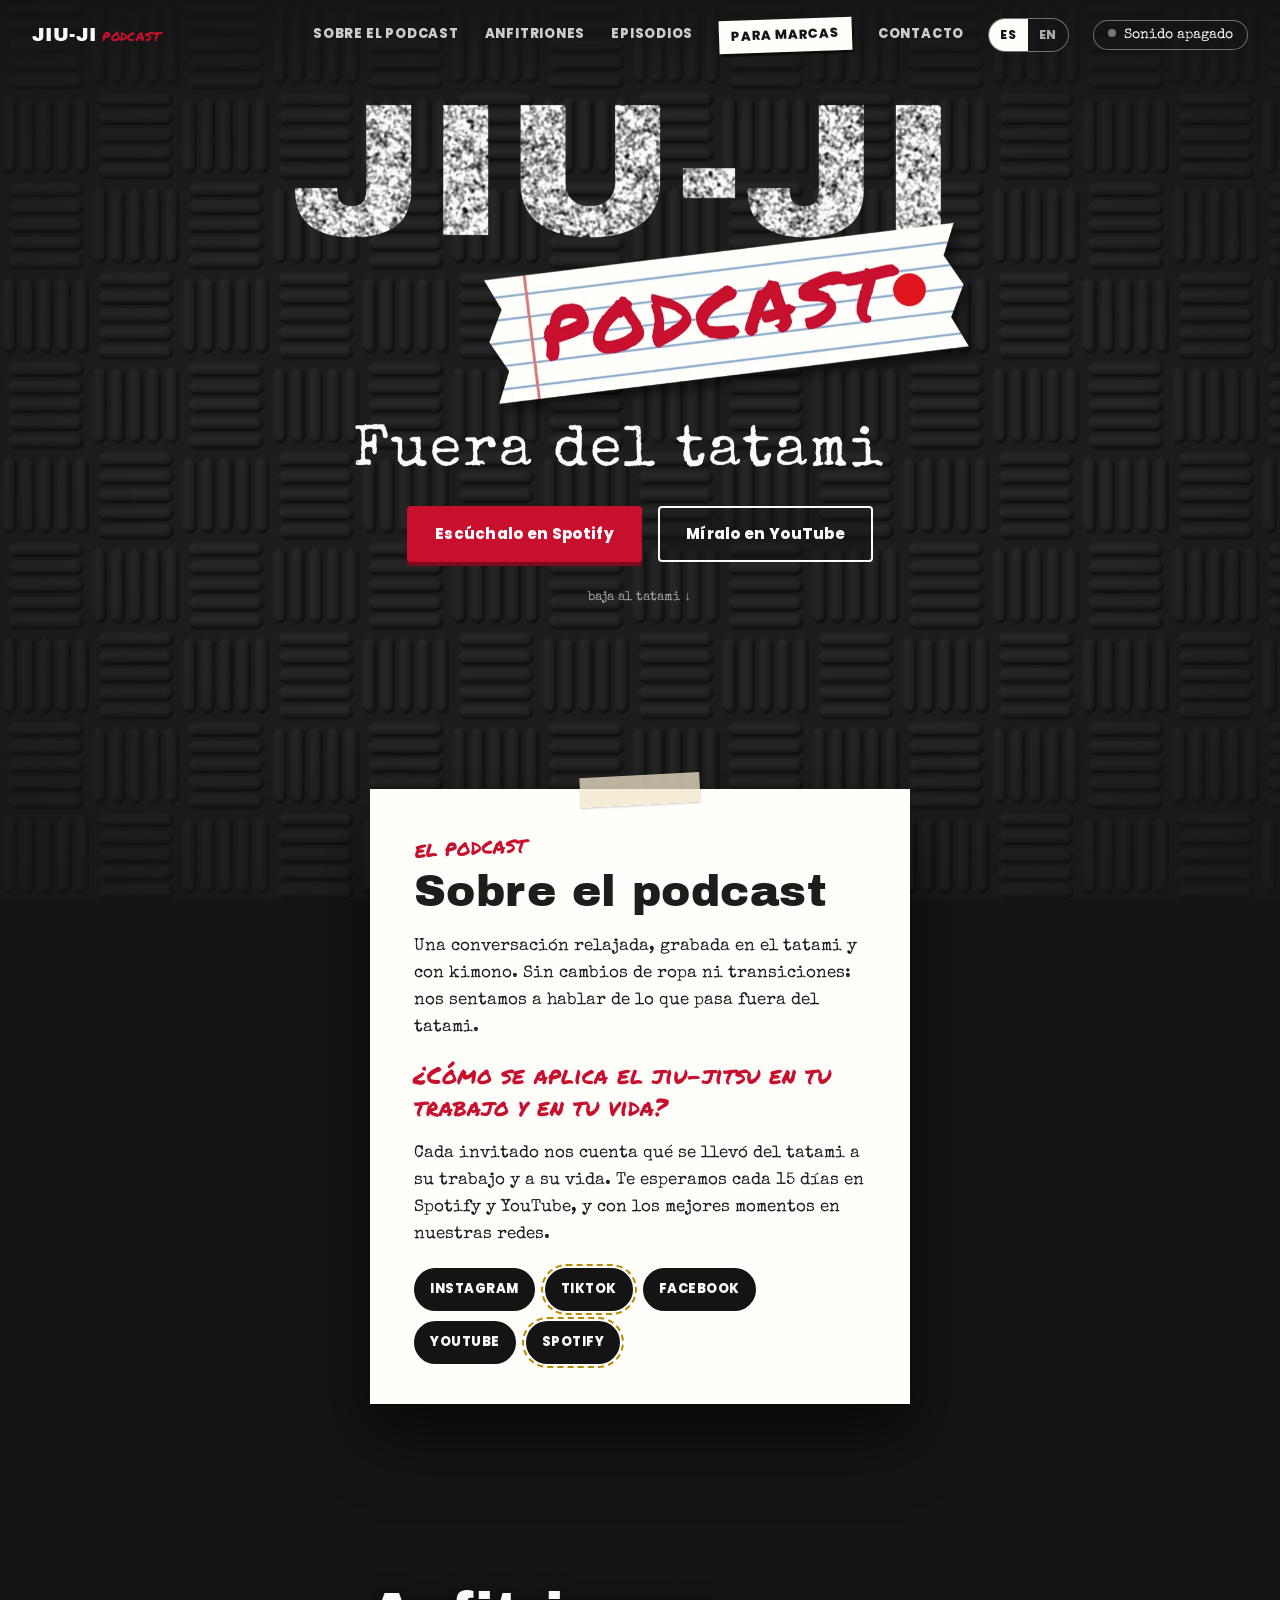
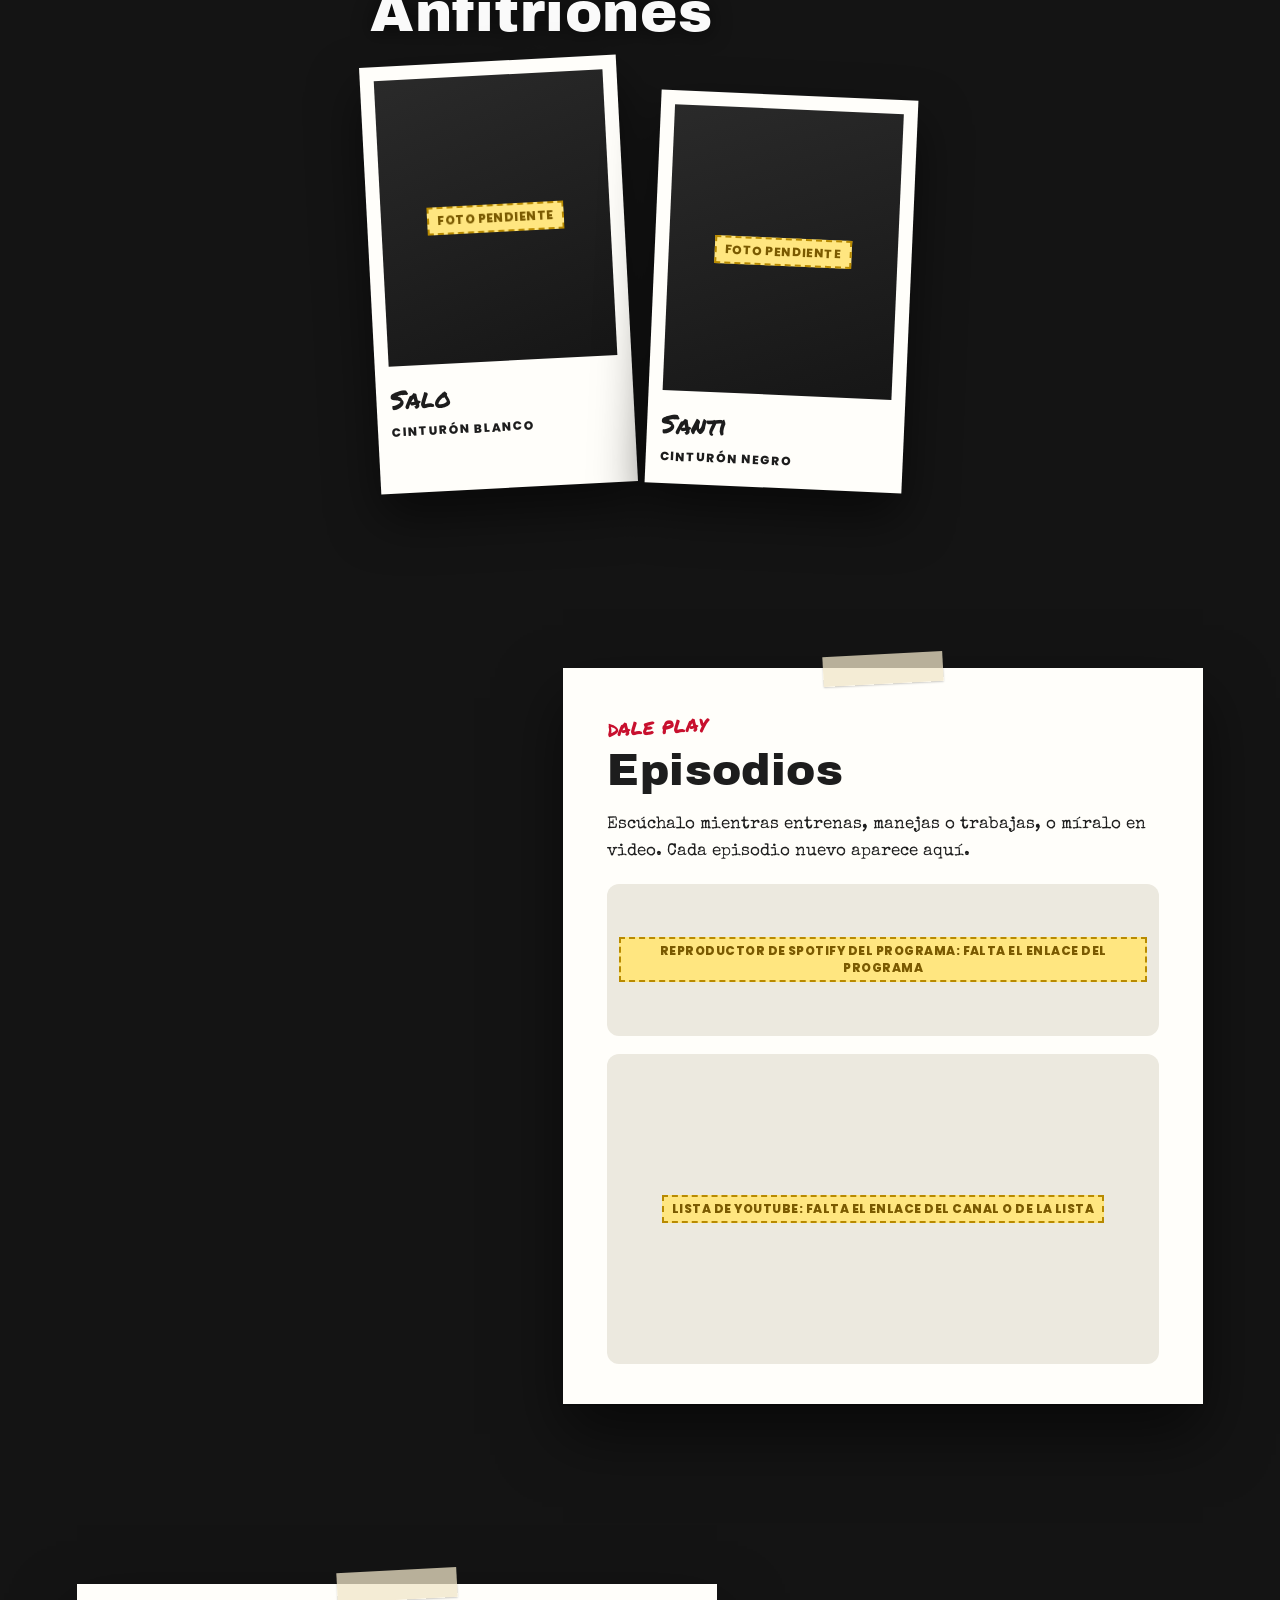
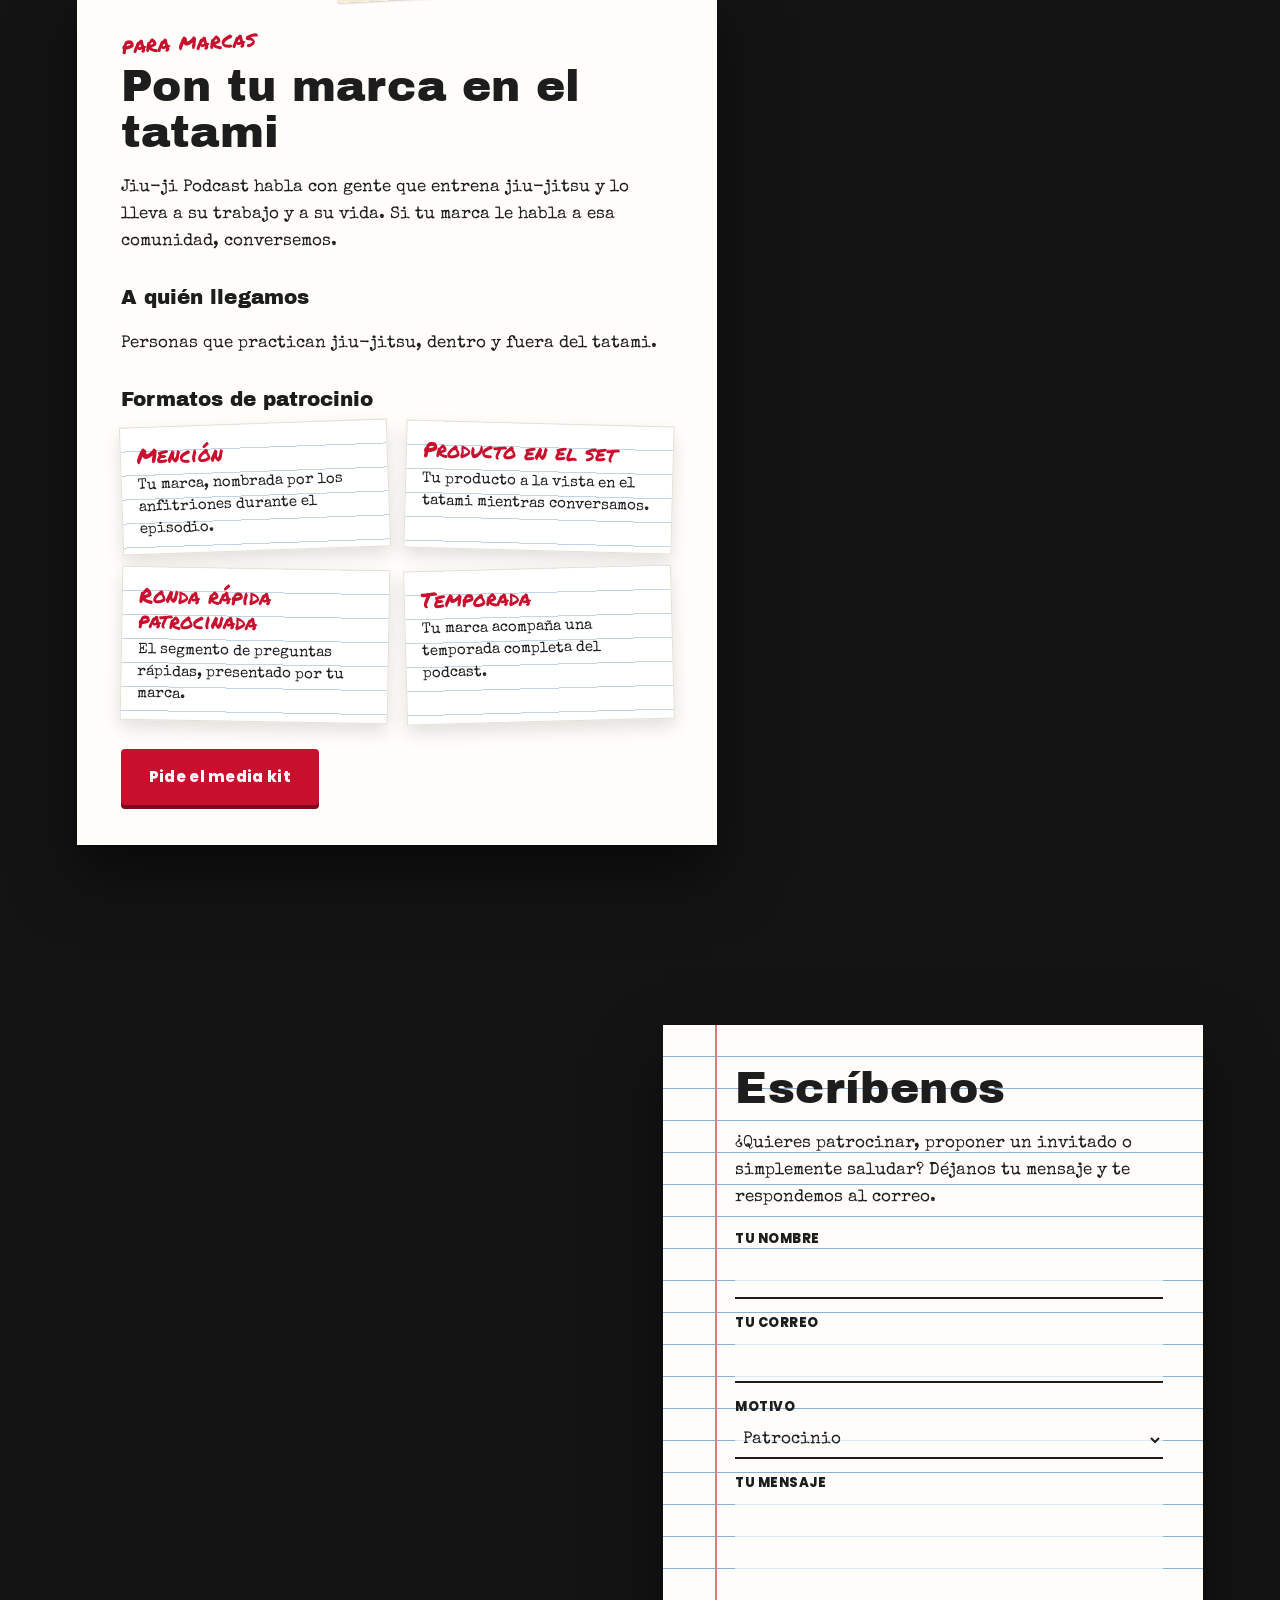
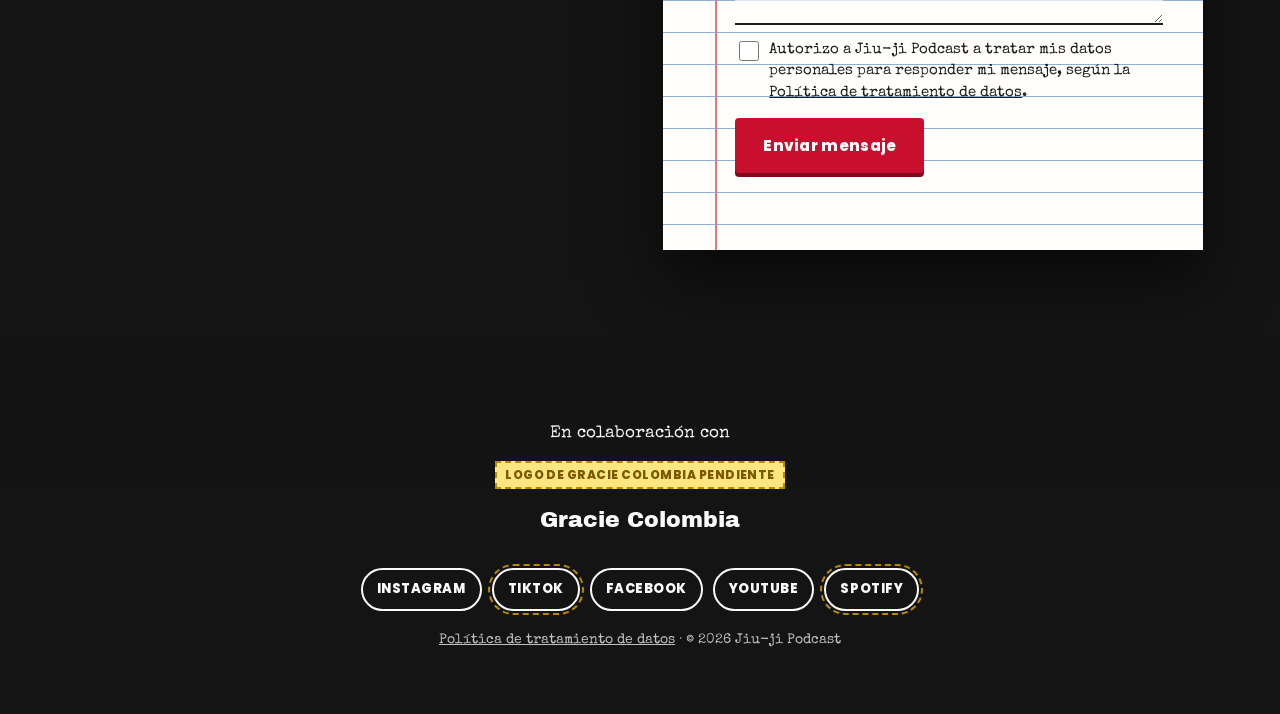
==== index.html @ 3a86d2e0 "Primera versión del sitio de Jiu-ji Podcast Recorrido 3D por el tatami, selector ES / EN, formulario" ====
<!doctype html>
<html lang="es">
<head>
<meta charset="utf-8">
<meta name="viewport" content="width=device-width, initial-scale=1, viewport-fit=cover">
<title>Jiu-ji Podcast · Fuera del tatami</title>
<meta name="description" content="Jiu-ji Podcast: conversaciones grabadas en el tatami, con kimono, sobre cómo el jiu-jitsu se aplica en tu trabajo y en tu vida. En colaboración con Gracie Colombia.">
<meta name="theme-color" content="#141414">
<link rel="canonical" href="https://jiujipodcast.com/">
<link rel="icon" type="image/png" sizes="32x32" href="favicon-32.png">
<link rel="apple-touch-icon" href="apple-touch-icon.png">
<link rel="manifest" href="site.webmanifest">
<meta property="og:type" content="website">
<meta property="og:site_name" content="Jiu-ji Podcast">
<meta property="og:title" content="Jiu-ji Podcast · Fuera del tatami">
<meta property="og:description" content="Conversaciones grabadas en el tatami, con kimono, sobre cómo el jiu-jitsu se aplica en tu trabajo y en tu vida. En colaboración con Gracie Colombia.">
<meta property="og:url" content="https://jiujipodcast.com/">
<meta property="og:image" content="https://jiujipodcast.com/img/compartir.jpg">
<meta property="og:image:width" content="1200">
<meta property="og:image:height" content="630">
<meta property="og:image:alt" content="Logo de Jiu-ji Podcast: JIU-JI en tiza, sticker PODCAST y el eslogan Fuera del tatami">
<meta property="og:locale" content="es_CO">
<meta property="og:locale:alternate" content="en_US">
<meta name="twitter:card" content="summary_large_image">
<meta name="twitter:title" content="Jiu-ji Podcast · Fuera del tatami">
<meta name="twitter:description" content="Conversaciones grabadas en el tatami sobre cómo el jiu-jitsu se aplica en tu trabajo y en tu vida.">
<meta name="twitter:image" content="https://jiujipodcast.com/img/compartir.jpg">
<script type="application/ld+json">{"@context": "https://schema.org", "@type": "PodcastSeries", "name": "Jiu-ji Podcast", "alternateName": "Fuera del tatami", "url": "https://jiujipodcast.com/", "description": "Conversaciones grabadas en el tatami, con kimono, sobre cómo el jiu-jitsu se aplica en el trabajo y en la vida. En colaboración con Gracie Colombia.", "inLanguage": "es", "image": "https://jiujipodcast.com/img/compartir.jpg", "email": "jiujipodcast@gmail.com", "sameAs": ["https://www.instagram.com/jiujipodcast/", "https://www.youtube.com/@jiu-jipodcast", "https://www.facebook.com/profile.php?id=61596651851798"]}</script>
<link rel="preload" href="fuentes/archivo-black.woff2" as="font" type="font/woff2" crossorigin>
<link rel="preload" href="fuentes/special-elite.woff2" as="font" type="font/woff2" crossorigin>
<link rel="stylesheet" href="css/estilos.css">
<script type="importmap">{ "imports": { "three": "./js/vendor/three.module.min.js" } }</script>
<!-- La precarga va después del mapa de módulos: antes, el 3D a veces no encontraba Three.js -->
<link rel="modulepreload" href="js/vendor/three.module.min.js">
<link rel="modulepreload" href="js/escena.js">
<script type="module" src="js/sitio.js"></script>
</head>
<body>
<a class="saltar" href="#sobre">Saltar al contenido</a>

<canvas id="escena" aria-hidden="true"></canvas>
<div class="vineta" aria-hidden="true"></div>
<canvas id="polvo" aria-hidden="true"></canvas>

<header class="barra">
  <a class="marca" href="#inicio" aria-label="Jiu-ji Podcast, ir al inicio">JIU-JI<span>podcast</span></a>
  <button class="menu-btn" type="button" aria-expanded="false" aria-controls="menu"><span class="menu-raya" aria-hidden="true"></span><span class="txt">Menú</span></button>
  <nav id="menu" aria-label="Principal">
    <ul>
      <li><a href="#sobre">Sobre el podcast</a></li>
      <li><a href="#anfitriones">Anfitriones</a></li>
      <li><a href="#episodios">Episodios</a></li>
      <li><a class="destacado" href="#marcas">Para marcas</a></li>
      <li><a href="#contacto">Contacto</a></li>
    </ul>
  </nav>
  <div class="idioma" role="group" aria-label="Idioma / Language">
    <button type="button" data-lang="es" aria-pressed="true" lang="es" title="Español">ES</button>
    <button type="button" data-lang="en" aria-pressed="false" lang="en" title="English">EN</button>
  </div>
  <button class="sonido" type="button" aria-pressed="false"><i aria-hidden="true"></i><span>Sonido apagado</span></button>
</header>

<main>
  <!-- 0 · INICIO -->
  <section id="inicio" class="estacion inicio" aria-labelledby="titulo-inicio">
    <h1 id="titulo-inicio"><picture><source data-srcset="img/logo-fondo-oscuro.webp" type="image/webp"><img class="logo-plano" data-src="img/logo-fondo-oscuro.png" width="1200" height="654" alt="Jiu-ji Podcast. Fuera del tatami" decoding="async"></picture><noscript><img class="logo-sin-js" src="img/logo-fondo-oscuro.png" width="1200" height="654" alt="Jiu-ji Podcast. Fuera del tatami"></noscript></h1>
    <div class="acciones">
      <a class="btn rojo" href="#episodios" data-pendiente="Enlace de Spotify">Escúchalo en Spotify</a>
      <a class="btn borde" href="https://www.youtube.com/@jiu-jipodcast" rel="noopener" target="_blank">Míralo en YouTube</a>
    </div>
    <p class="bajar" aria-hidden="true">baja al tatami ↓</p>
  </section>

  <!-- 1 · SOBRE EL PODCAST -->
  <section id="sobre" class="estacion" data-lado="centro" aria-labelledby="titulo-sobre">
    <div class="panel hoja">
      <p class="nota">el podcast</p>
      <h2 id="titulo-sobre">Sobre el podcast</h2>
      <p>Una conversación relajada, grabada en el tatami y con kimono. Sin cambios de ropa ni transiciones: nos sentamos a hablar de lo que pasa fuera del tatami.</p>
      <p class="pregunta">¿Cómo se aplica el jiu-jitsu en tu trabajo y en tu vida?</p>
      <p>Cada invitado nos cuenta qué se llevó del tatami a su trabajo y a su vida. Te esperamos cada 15 días en Spotify y YouTube, y con los mejores momentos en nuestras redes.</p>
      <ul class="redes-botones" aria-label="Nuestras redes">
        <li><a class="red" href="https://www.instagram.com/jiujipodcast/" rel="noopener" target="_blank">Instagram</a></li>
        <li><a class="red pendiente-enlace" href="#" data-pendiente="Enlace de TikTok">TikTok</a></li>
        <li><a class="red" href="https://www.facebook.com/profile.php?id=61596651851798" rel="noopener" target="_blank">Facebook</a></li>
        <li><a class="red" href="https://www.youtube.com/@jiu-jipodcast" rel="noopener" target="_blank">YouTube</a></li>
        <li><a class="red pendiente-enlace" href="#" data-pendiente="Enlace de Spotify">Spotify</a></li>
      </ul>
    </div>
  </section>

  <!-- 2 · ANFITRIONES -->
  <section id="anfitriones" class="estacion" data-lado="centro" aria-labelledby="titulo-anfitriones">
    <div class="panel">
      <h2 id="titulo-anfitriones" class="titulo-tiza">Anfitriones</h2>
      <div class="polaroids">
        <article class="polaroid sticker">
          <div class="foto"><img src="img/anfitriones/salo.jpg" alt="Salo en el tatami" loading="lazy" onerror="this.remove()"><span class="pendiente">Foto pendiente</span></div>
          <h3>Salo</h3>
          <p class="cinturon">Cinturón blanco</p>
        </article>
        <article class="polaroid sticker">
          <div class="foto"><img src="img/anfitriones/santi.jpg" alt="Santi en el tatami" loading="lazy" onerror="this.remove()"><span class="pendiente">Foto pendiente</span></div>
          <h3>Santi</h3>
          <p class="cinturon">Cinturón negro</p>
        </article>
      </div>
    </div>
  </section>

  <!-- 3 · EPISODIOS -->
  <section id="episodios" class="estacion" data-lado="der" aria-labelledby="titulo-episodios">
    <div class="panel hoja ancha">
      <p class="nota">dale play</p>
      <h2 id="titulo-episodios">Episodios</h2>
      <p>Escúchalo mientras entrenas, manejas o trabajas, o míralo en video. Cada episodio nuevo aparece aquí.</p>
      <div class="reproductor" data-tipo="spotify">
        <p class="pendiente">Reproductor de Spotify del programa: falta el enlace del programa</p>
      </div>
      <div class="reproductor video" data-tipo="youtube">
        <p class="pendiente">Lista de YouTube: falta el enlace del canal o de la lista</p>
      </div>
    </div>
  </section>

  <!-- 4 · PARA MARCAS -->
  <section id="marcas" class="estacion" data-lado="izq" aria-labelledby="titulo-marcas">
    <div class="panel hoja ancha">
      <p class="nota">para marcas</p>
      <h2 id="titulo-marcas">Pon tu marca en el tatami</h2>
      <p>Jiu-ji Podcast habla con gente que entrena jiu-jitsu y lo lleva a su trabajo y a su vida. Si tu marca le habla a esa comunidad, conversemos.</p>

      <h3>A quién llegamos</h3>
      <p>Personas que practican jiu-jitsu, dentro y fuera del tatami.</p>

      <h3>Formatos de patrocinio</h3>
      <ul class="formatos">
        <li class="sticker"><strong>Mención</strong><span>Tu marca, nombrada por los anfitriones durante el episodio.</span></li>
        <li class="sticker"><strong>Producto en el set</strong><span>Tu producto a la vista en el tatami mientras conversamos.</span></li>
        <li class="sticker"><strong>Ronda rápida patrocinada</strong><span>El segmento de preguntas rápidas, presentado por tu marca.</span></li>
        <li class="sticker"><strong>Temporada</strong><span>Tu marca acompaña una temporada completa del podcast.</span></li>
      </ul>
      <a class="btn rojo" href="#contacto" data-motivo="media-kit">Pide el media kit</a>
    </div>
  </section>

  <!-- 5 · CONTACTO -->
  <section id="contacto" class="estacion" data-lado="der" aria-labelledby="titulo-contacto">
    <div class="panel cuaderno">
      <h2 id="titulo-contacto">Escríbenos</h2>
      <p>¿Quieres patrocinar, proponer un invitado o simplemente saludar? Déjanos tu mensaje y te respondemos al correo.</p>
      <form class="formulario" id="formulario" action="https://api.web3forms.com/submit" method="POST" novalidate>
        <input type="hidden" name="access_key" value="ea741bac-db0f-40d9-9d38-931517409911">
        <input type="hidden" name="subject" value="Nuevo mensaje desde jiujipodcast.com">
        <input type="hidden" name="from_name" value="Sitio web Jiu-ji Podcast">
        <input type="checkbox" name="botcheck" class="trampa" tabindex="-1" autocomplete="off" aria-hidden="true">
        <div class="campo">
          <label for="f-nombre">Tu nombre</label>
          <input id="f-nombre" name="nombre" type="text" autocomplete="name" required>
        </div>
        <div class="campo">
          <label for="f-correo">Tu correo</label>
          <input id="f-correo" name="email" type="email" autocomplete="email" required>
        </div>
        <div class="campo">
          <label for="f-motivo">Motivo</label>
          <select id="f-motivo" name="motivo" required>
            <option value="patrocinio">Patrocinio</option>
            <option value="media-kit">Quiero el media kit</option>
            <option value="invitado">Proponer un invitado</option>
            <option value="alianza">Prensa o alianzas</option>
            <option value="otro">Otro</option>
          </select>
        </div>
        <div class="campo">
          <label for="f-mensaje">Tu mensaje</label>
          <textarea id="f-mensaje" name="mensaje" rows="4" required></textarea>
        </div>
        <div class="autoriza">
          <input id="f-autoriza" name="autorizacion" type="checkbox" value="Sí autorizo" required>
          <label for="f-autoriza">Autorizo a Jiu-ji Podcast a tratar mis datos personales para responder mi mensaje, según la <a href="politica-de-datos.html">Política de tratamiento de datos</a>.</label>
        </div>
        <button class="btn rojo" type="submit">Enviar mensaje</button>
        <p class="estado" role="status" aria-live="polite"></p>
      </form>
    </div>
  </section>
</main>

<footer class="pie">
  <div class="gracie">
    <p>En colaboración con</p>
    <span class="pendiente logo-gracie">Logo de Gracie Colombia pendiente</span>
    <p class="gracie-nombre">Gracie Colombia</p>
  </div>
  <ul class="redes-botones pie-redes" aria-label="Nuestras redes">
    <li><a class="red" href="https://www.instagram.com/jiujipodcast/" rel="noopener" target="_blank">Instagram</a></li>
    <li><a class="red pendiente-enlace" href="#" data-pendiente="Enlace de TikTok">TikTok</a></li>
    <li><a class="red" href="https://www.facebook.com/profile.php?id=61596651851798" rel="noopener" target="_blank">Facebook</a></li>
    <li><a class="red" href="https://www.youtube.com/@jiu-jipodcast" rel="noopener" target="_blank">YouTube</a></li>
    <li><a class="red pendiente-enlace" href="#" data-pendiente="Enlace de Spotify">Spotify</a></li>
  </ul>
  <p class="legal"><a href="politica-de-datos.html">Política de tratamiento de datos</a> · © 2026 Jiu-ji Podcast</p>
</footer>
</body>
</html>
---- css/estilos.css ----
/* Jiu-ji Podcast · estilos */
@font-face { font-family: "Archivo Black"; src: url("../fuentes/archivo-black.woff2") format("woff2"); font-display: swap; }
@font-face { font-family: "Permanent Marker"; src: url("../fuentes/permanent-marker.woff2") format("woff2"); font-display: swap; }
@font-face { font-family: "Special Elite"; src: url("../fuentes/special-elite.woff2") format("woff2"); font-display: swap; }
@font-face { font-family: "Poppins"; font-weight: 800; src: url("../fuentes/poppins-extrabold.woff2") format("woff2"); font-display: swap; }

:root {
  --negro: #141414; --blanco: #FAFAFA; --rojo: #C8102E; --rec: #E0141E;
  --papel: #FFFEFA; --renglon: #8FB0D3; --margen: #E07A7A; --contorno: #2A2A2A;
  --tinta: #1d1d1d;
  --titulo: "Archivo Black", "Arial Black", sans-serif;
  --marcador: "Permanent Marker", "Comic Sans MS", cursive;
  --maquina: "Special Elite", "Courier New", monospace;
  --boton: "Poppins", "Arial", sans-serif;
  --mx: 0; --my: 0;
}
* { box-sizing: border-box; }
html { background: var(--negro); scroll-behavior: smooth; }
body { margin: 0; background: var(--negro); color: var(--blanco); font-family: var(--maquina); font-size: 17px; line-height: 1.6; -webkit-font-smoothing: antialiased; }
img { max-width: 100%; height: auto; }
a { color: inherit; }
:focus-visible { outline: 3px solid var(--rec); outline-offset: 3px; }
.saltar { position: fixed; left: 16px; top: -60px; z-index: 50; background: var(--papel); color: var(--negro); padding: 10px 16px; font-family: var(--boton); font-weight: 800; }
.saltar:focus { top: 12px; }

/* Capas de la escena */
#escena { position: fixed; inset: 0; width: 100%; height: 100%; display: block; z-index: 0; }
#polvo { position: fixed; inset: 0; width: 100%; height: 100%; pointer-events: none; z-index: 30; }
.vineta { position: fixed; inset: 0; pointer-events: none; z-index: 1;
  background: radial-gradient(ellipse 80% 75% at 50% 50%, transparent 50%, rgba(20,20,20,.8) 100%), linear-gradient(rgba(20,20,20,.85), transparent 110px); }
main, .pie { position: relative; z-index: 2; }

/* Barra superior */
.barra { position: fixed; top: 0; left: 0; right: 0; z-index: 20; display: flex; align-items: center; gap: 24px; padding: 18px 32px; }
.barra { transition: background .3s ease; }
.barra.con-fondo { background: rgba(20,20,20,.88); backdrop-filter: blur(6px); -webkit-backdrop-filter: blur(6px); }
.marca { font-family: var(--titulo); font-size: 19px; text-decoration: none; letter-spacing: .02em; white-space: nowrap; }
.marca span { font-family: var(--marcador); color: var(--rojo); font-size: 15px; margin-left: 6px; }
#menu { margin-left: auto; }
#menu ul { list-style: none; display: flex; gap: 26px; margin: 0; padding: 0; align-items: center; }
#menu a { font-family: var(--boton); font-weight: 800; font-size: 13px; letter-spacing: .06em; text-transform: uppercase; text-decoration: none; opacity: .8; transition: opacity .2s; }
#menu a:hover, #menu a[aria-current="true"] { opacity: 1; }
#menu a[aria-current="true"]:not(.destacado) { box-shadow: 0 2px 0 var(--rec); }
#menu a.destacado { opacity: 1; background: var(--papel); color: var(--negro); padding: 6px 12px; display: inline-block; transform: rotate(-2deg); box-shadow: 2px 3px 0 rgba(0,0,0,.45); }
.sonido { font-family: var(--maquina); font-size: 14px; background: rgba(20,20,20,.5); color: var(--blanco); border: 1px solid rgba(250,250,250,.4); border-radius: 999px; padding: 7px 14px; cursor: pointer; white-space: nowrap; }
.sonido i { display: inline-block; width: 8px; height: 8px; border-radius: 50%; background: #777; margin-right: 8px; vertical-align: 1px; }
.sonido[aria-pressed="true"] i { background: var(--rec); box-shadow: 0 0 8px var(--rec); animation: titila 1.2s steps(2) infinite; }
.menu-btn { display: none; }
/* Selector de idioma: siempre visible en la barra fija */
.idioma { display: inline-flex; border: 1px solid rgba(250,250,250,.4); border-radius: 999px; overflow: hidden; background: rgba(20,20,20,.5); flex: none; }
.idioma button { font-family: var(--boton); font-weight: 800; font-size: 12px; letter-spacing: .06em; color: var(--blanco); background: none; border: 0; padding: 7px 11px; cursor: pointer; opacity: .65; }
.idioma button[aria-pressed="true"] { background: var(--papel); color: var(--negro); opacity: 1; }
@keyframes titila { 50% { opacity: .2; } }

/* Estaciones */
.estacion { min-height: 140vh; display: flex; align-items: center; padding: 120px 6vw; }
.estacion[data-lado="der"] { justify-content: flex-end; }
.estacion[data-lado="izq"] { justify-content: flex-start; }
.inicio { min-height: 100vh; min-height: 100svh; flex-direction: column; justify-content: flex-end; padding-bottom: 56px; }
.inicio h1 { margin: 0; }
.logo-plano { display: none; }
.logo-sin-js { display: block; width: min(720px, 88vw); margin: 0 auto 24px; }
.tres .inicio h1 { position: absolute; width: 1px; height: 1px; overflow: hidden; clip: rect(0 0 0 0); }
.acciones { display: flex; gap: 16px; justify-content: center; }
.tres .acciones { opacity: 0; transform: translateY(14px); transition: opacity .8s ease, transform .8s ease; }
.tres.listo .acciones { opacity: 1; transform: none; }
.bajar { font-size: 13px; opacity: .6; margin: 26px 0 0; text-align: center; }

/* Botones */
.btn { display: inline-block; font-family: var(--boton); font-weight: 800; font-size: 15px; letter-spacing: .02em; text-decoration: none; padding: 14px 26px; border-radius: 4px; border: 2px solid transparent; cursor: pointer; transition: transform .15s ease, box-shadow .15s ease; }
.btn:hover { transform: translateY(-2px); }
.btn:active { transform: translateY(1px); }
.btn.rojo { background: var(--rojo); color: var(--blanco); box-shadow: 0 4px 0 #7d0a1d; }
.btn.borde { border-color: var(--blanco); color: var(--blanco); background: rgba(20,20,20,.35); }

/* Paneles */
.panel { width: min(540px, 100%); position: relative; }
.panel.ancha { width: min(640px, 100%); }
.tres .panel { opacity: 0; transform: translateY(40px) rotate(var(--giro, 0deg)); transition: opacity .9s ease, transform .9s cubic-bezier(.2,.8,.2,1); }
.tres .panel.visible { opacity: 1; transform: translateY(0) rotate(var(--giro, 0deg)); }
h2 { font-family: var(--titulo); font-weight: 400; font-size: clamp(30px, 4vw, 44px); line-height: 1.05; margin: 0 0 18px; letter-spacing: .01em; }
h3 { font-family: var(--titulo); font-weight: 400; font-size: 20px; margin: 26px 0 8px; }
.nota { font-family: var(--marcador); color: var(--rojo); font-size: 22px; margin: 0 0 4px; transform: rotate(-3deg); display: inline-block; }

/* Hoja de máquina de escribir */
.hoja { --giro: -1deg; background: var(--papel); color: var(--tinta); padding: 40px 44px; box-shadow: 0 30px 60px rgba(0,0,0,.55), 0 2px 0 rgba(0,0,0,.2); }
.hoja::before { content: ""; position: absolute; top: -14px; left: 50%; width: 120px; height: 30px; transform: translateX(-50%) rotate(-3deg); background: rgba(240,230,200,.75); box-shadow: 0 1px 2px rgba(0,0,0,.2); }
.hoja .pregunta { font-family: var(--marcador); color: var(--rojo); font-size: 24px; line-height: 1.3; margin: 18px 0; }
[data-lado="izq"] .hoja { --giro: 1deg; }

/* Cuaderno (contacto) */
.cuaderno { --giro: .8deg; background-color: var(--papel); color: var(--tinta); padding: 40px 40px 36px 72px;
  background-image: linear-gradient(90deg, transparent 52px, var(--margen) 52px, var(--margen) 54px, transparent 54px), repeating-linear-gradient(transparent 0 31px, var(--renglon) 31px 32px);
  box-shadow: 0 30px 60px rgba(0,0,0,.55); }

/* Polaroids */
.titulo-tiza { font-size: clamp(34px, 5vw, 56px); color: var(--blanco); text-shadow: 0 2px 20px rgba(0,0,0,.6); }
.polaroids { display: grid; grid-template-columns: 1fr 1fr; gap: 26px; }
.polaroid { background: var(--papel); color: var(--tinta); padding: 14px 14px 18px; box-shadow: 0 24px 50px rgba(0,0,0,.55); }
.polaroid:nth-child(1) { --giro: -3deg; }
.polaroid:nth-child(2) { --giro: 2.5deg; margin-top: 34px; }
.polaroid .foto { aspect-ratio: 4 / 5; background: linear-gradient(160deg, #2a2a2a, #161616); display: grid; place-items: center; padding: 10px; }
.polaroid h3 { font-family: var(--marcador); font-size: 26px; margin: 12px 0 2px; }
.polaroid p { margin: 0; font-size: 15px; }
.tres .polaroid .foto { display: none; }
.polaroid .foto { position: relative; overflow: hidden; }
.polaroid .foto img { position: absolute; inset: 0; width: 100%; height: 100%; object-fit: cover; }
.polaroid .foto img + .pendiente { display: none; }
/* Anfitriones en 3D: fotos, nombres, cinturón y título están en la escena; el texto queda para lectores de pantalla */
.estacion[data-lado="centro"] { justify-content: center; }
/* Sobre el podcast en 3D: el texto flota al centro, sin hoja */
.tres #sobre .panel { background: none; box-shadow: none; color: var(--blanco); text-align: center; width: min(700px, 100%); padding: 0; --giro: 0deg; text-shadow: 0 2px 14px rgba(0,0,0,.95), 0 0 3px rgba(0,0,0,.9); font-size: 19px; }
.tres #sobre .panel::before { display: none; }
.tres #sobre .pregunta { font-size: 28px; }
.tres #sobre .redes-botones { justify-content: center; }
.tres #sobre .red { border-color: var(--blanco); text-shadow: none; }
.tres #anfitriones .panel { position: absolute; width: 1px; height: 1px; overflow: hidden; clip: rect(0 0 0 0); }
.cinturon { font-family: var(--boton); font-weight: 800; font-size: 12px !important; text-transform: uppercase; letter-spacing: .08em; }

/* Stickers que se mueven con el mouse */
.sticker { transform: rotate(var(--giro, 0deg)) translate(calc(var(--mx) * 6px), calc(var(--my) * 6px)) rotate(calc(var(--mx) * 2deg)); transition: transform .3s ease-out; }

/* Botones de redes */
.redes-botones { list-style: none; padding: 0; margin: 20px 0 0; display: flex; flex-wrap: wrap; gap: 10px; }
.red { display: inline-block; font-family: var(--boton); font-weight: 800; font-size: 13px; letter-spacing: .04em; text-transform: uppercase; text-decoration: none; color: var(--blanco); background: var(--negro); padding: 9px 14px; border-radius: 999px; border: 2px solid var(--negro); transition: transform .15s ease, background .15s ease; }
.red:hover { transform: translateY(-2px) rotate(-2deg); background: var(--rojo); border-color: var(--rojo); }
.red.pendiente-enlace { outline: 2px dashed #b88a00; outline-offset: 2px; }
.pie-redes { justify-content: center; margin: 30px 0 18px; }
.pie-redes .red { background: transparent; border-color: var(--blanco); }

/* Episodios */
.reproductor { margin-top: 18px; min-height: 152px; display: grid; place-items: center; background: #ece9df; border-radius: 12px; }
.reproductor.video { aspect-ratio: 16 / 9; min-height: 0; }
.reproductor iframe { width: 100%; height: 100%; border: 0; border-radius: 12px; }

/* Para marcas */
.datos { padding-left: 0; list-style: none; display: grid; gap: 8px; }
.formatos { list-style: none; padding: 0; display: grid; grid-template-columns: 1fr 1fr; gap: 16px; margin: 0 0 28px; }
.formatos li { background: #fff; border: 1px solid #e4e0d4; padding: 16px 16px 14px; box-shadow: 0 8px 18px rgba(0,0,0,.12);
  background-image: repeating-linear-gradient(transparent 0 23px, rgba(143,176,211,.55) 23px 24px); }
.formatos li:nth-child(1) { --giro: -2deg; } .formatos li:nth-child(2) { --giro: 1.5deg; }
.formatos li:nth-child(3) { --giro: 1deg; } .formatos li:nth-child(4) { --giro: -1.5deg; }
.formatos strong { display: block; font-family: var(--marcador); color: var(--rojo); font-size: 21px; font-weight: 400; line-height: 1.2; margin-bottom: 6px; }
.formatos span { font-size: 15px; line-height: 1.45; display: block; }

/* Espacios pendientes: bien marcados para no olvidarlos */
.pendiente { display: inline-block; font-family: var(--boton); font-weight: 800; font-size: 12px; letter-spacing: .04em; text-transform: uppercase; color: #7a5a00; background: #ffe680; border: 2px dashed #b88a00; padding: 4px 8px; line-height: 1.35; }
p.pendiente { display: block; text-align: center; margin: 12px; }

/* Formulario */
.formulario { display: grid; gap: 14px; margin-top: 18px; }
.campo { display: grid; gap: 4px; }
.campo label { font-family: var(--boton); font-weight: 800; font-size: 13px; letter-spacing: .04em; text-transform: uppercase; }
.campo input, .campo select, .campo textarea { font: inherit; font-size: 17px; color: var(--tinta); background: rgba(255,255,255,.7); border: 0; border-bottom: 2px solid var(--tinta); padding: 8px 4px; border-radius: 0; }
.campo textarea { resize: vertical; }
.campo [aria-invalid="true"] { border-bottom-color: var(--rojo); background: #fff1f1; }
.autoriza { display: grid; grid-template-columns: 24px 1fr; gap: 10px; align-items: start; font-size: 15px; line-height: 1.45; }
.autoriza input { width: 20px; height: 20px; margin-top: 2px; accent-color: var(--rojo); }
.trampa { position: absolute; left: -9999px; }
.estado { margin: 0; min-height: 1.5em; font-family: var(--marcador); color: var(--rojo); font-size: 18px; }
.formulario .btn { justify-self: start; }

/* Pie */
.pie { padding: 80px 6vw 48px; text-align: center; background: linear-gradient(transparent, var(--negro) 40%); }
.gracie p { margin: 0; font-family: var(--maquina); }
.gracie-nombre { font-family: var(--titulo) !important; font-size: 22px; margin-top: 8px !important; }
.logo-gracie { margin: 14px 0 6px; }
.redes { list-style: none; padding: 0; margin: 30px 0 18px; display: flex; gap: 24px; justify-content: center; flex-wrap: wrap; font-family: var(--boton); font-weight: 800; font-size: 14px; }
.redes a { text-decoration: none; border-bottom: 2px solid var(--rojo); }
.legal { font-size: 14px; opacity: .75; }

/* Versión simple (menos movimiento o sin 3D) */
.simple { background-color: var(--negro); background-image: var(--textura, none); background-size: 180px; background-attachment: fixed; }
.simple #escena { display: none; }
.simple .logo-plano { display: block; width: min(720px, 88vw); margin: 0 auto 24px; }
.simple .inicio { justify-content: center; }
.simple .estacion { min-height: auto; padding: 90px 6vw; }

/* Celular */
@media (max-width: 860px) {
  body { font-size: 16px; }
  .barra { padding: 14px 16px; gap: 12px; }
  .menu-btn { display: inline-flex; align-items: center; gap: 8px; margin-left: auto; font-family: var(--boton); font-weight: 800; font-size: 13px; text-transform: uppercase; letter-spacing: .06em; background: none; color: var(--blanco); border: 0; padding: 8px 4px; cursor: pointer; }
  .menu-raya, .menu-raya::before, .menu-raya::after { display: block; width: 18px; height: 2px; background: currentColor; position: relative; }
  .menu-raya::before, .menu-raya::after { content: ""; position: absolute; }
  .menu-raya::before { top: -6px; } .menu-raya::after { top: 6px; }
  #menu { position: fixed; inset: 0; background: rgba(20,20,20,.97); display: none; align-items: center; justify-content: center; z-index: -1; }
  #menu.abierto { display: flex; }
  #menu ul { flex-direction: column; gap: 28px; }
  #menu a { font-size: 20px; }
  .idioma button { padding: 7px 9px; }
  .sonido span { position: absolute; width: 1px; height: 1px; overflow: hidden; clip: rect(0 0 0 0); }
  .sonido i { margin: 0; }
  .estacion { min-height: 150vh; padding: 90px 16px; align-items: flex-end; justify-content: center !important; }
  .estacion .panel { margin-top: 48vh; }
  .simple .estacion .panel { margin-top: 0; }
  .inicio { min-height: 100vh; min-height: 100svh; padding-bottom: 40px; align-items: stretch; justify-content: flex-end !important; }
  .simple .inicio { justify-content: center !important; }
  .acciones { flex-direction: column; align-items: stretch; padding: 0 8px; gap: 10px; }
  .acciones .btn { text-align: center; }
  .hoja, .cuaderno { padding: 30px 22px; }
  .cuaderno { padding-left: 52px; background-image: linear-gradient(90deg, transparent 36px, var(--margen) 36px, var(--margen) 38px, transparent 38px), repeating-linear-gradient(transparent 0 31px, var(--renglon) 31px 32px); }
  .formatos { grid-template-columns: 1fr; }
  .polaroids { gap: 14px; }
}

@media (prefers-reduced-motion: reduce) {
  html { scroll-behavior: auto; }
  *, *::before, *::after { transition: none !important; animation: none !important; }
}
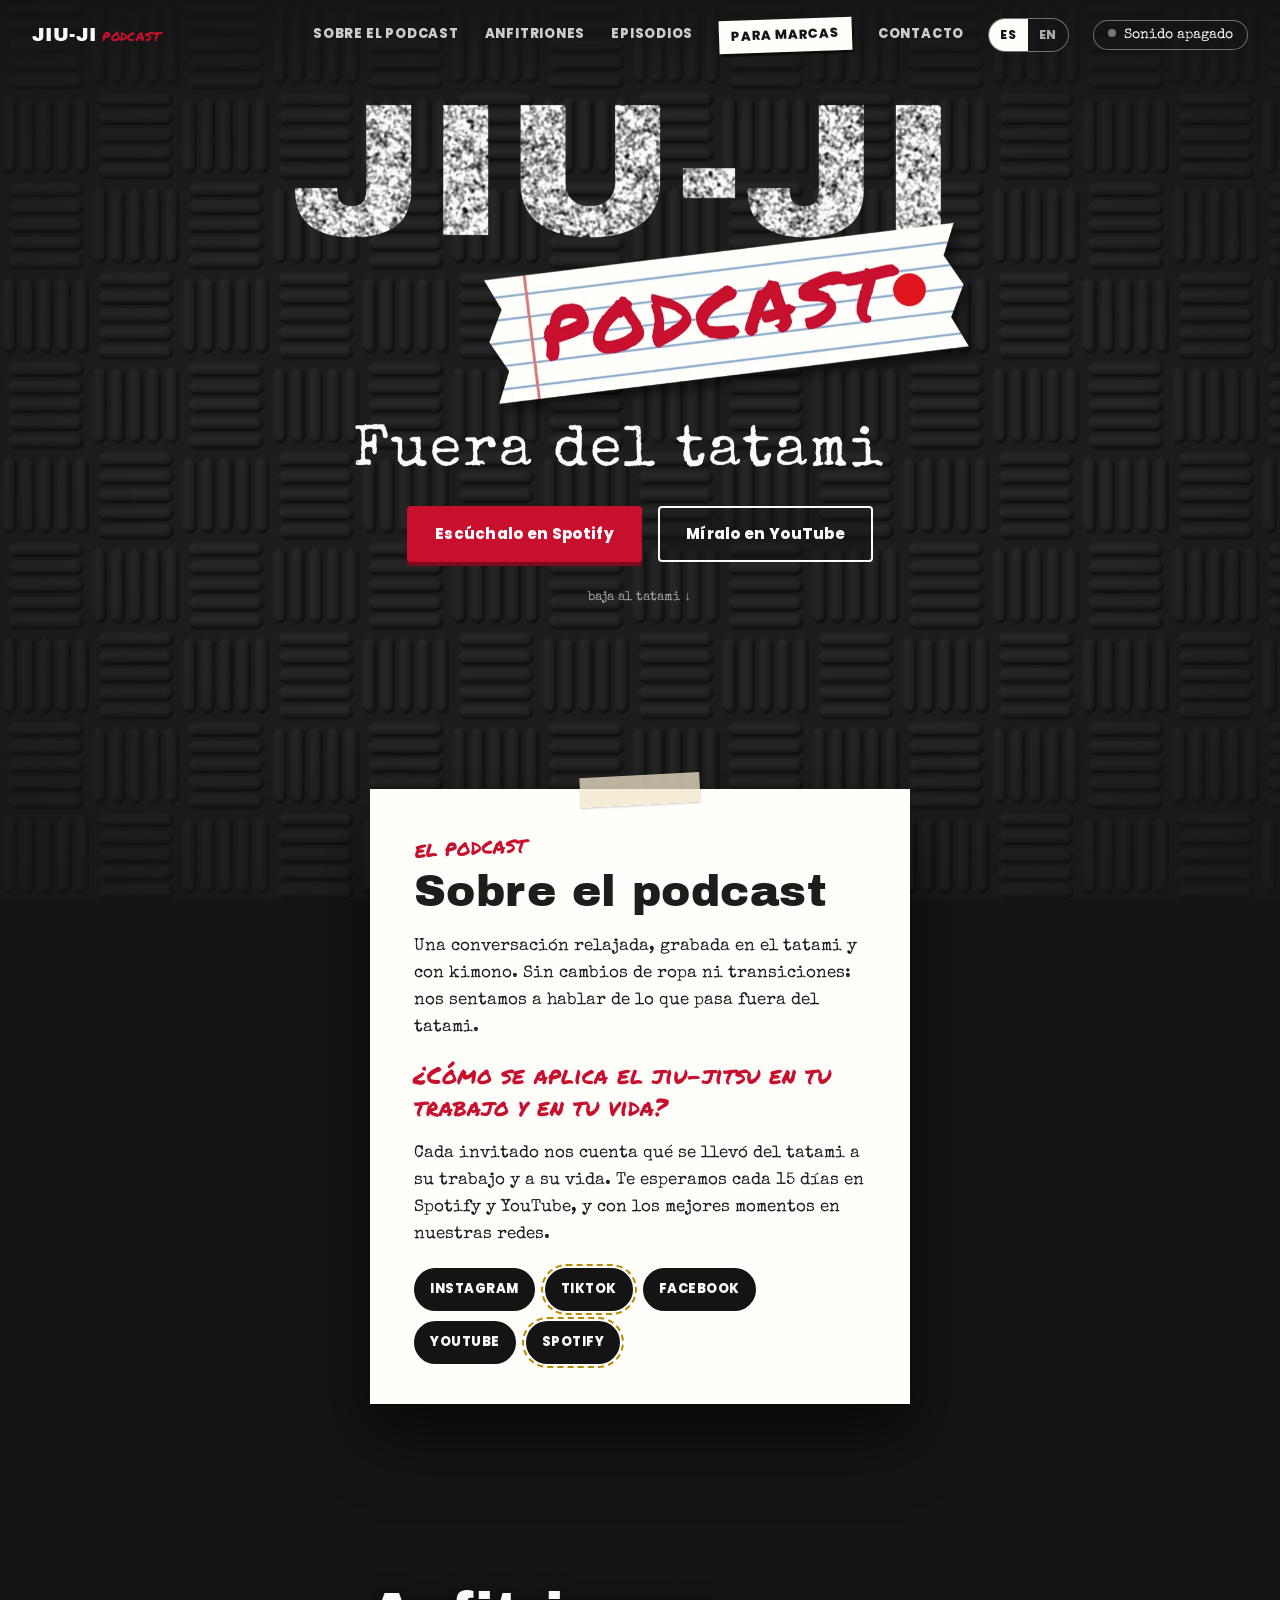
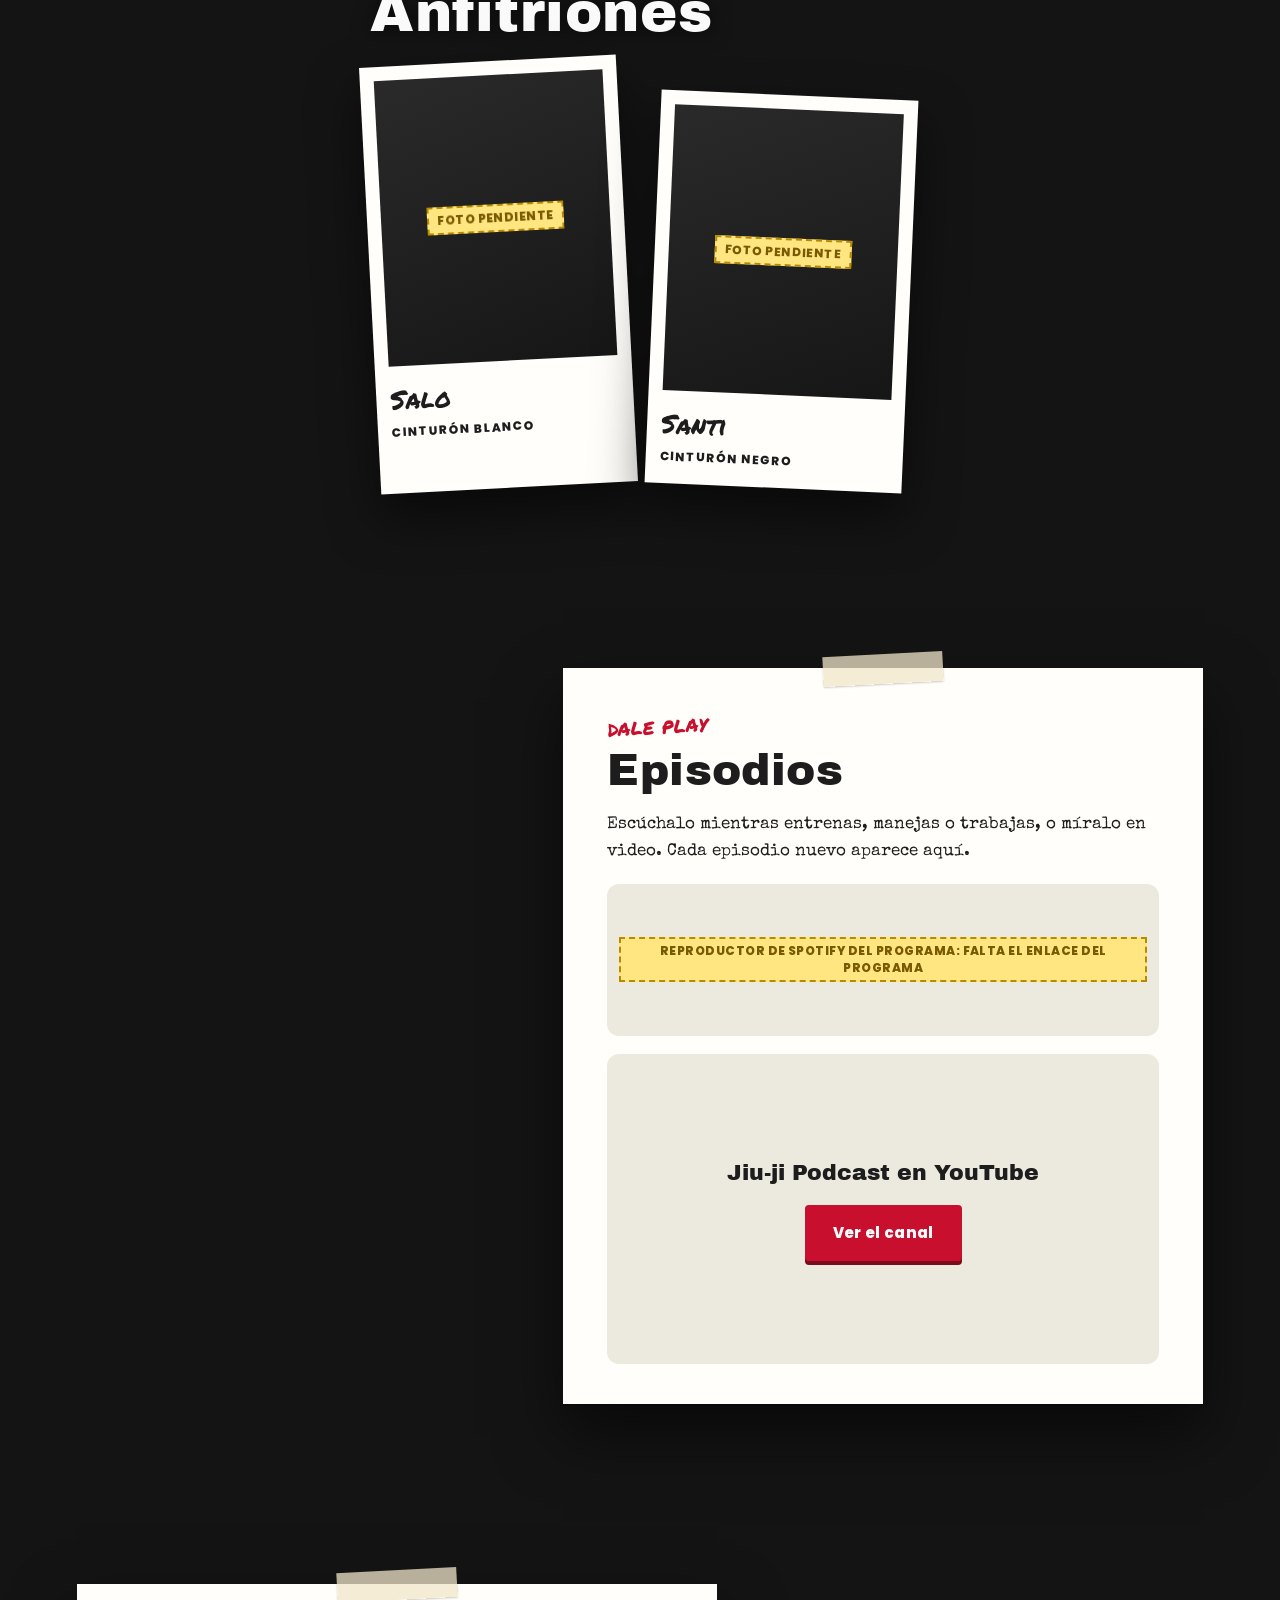
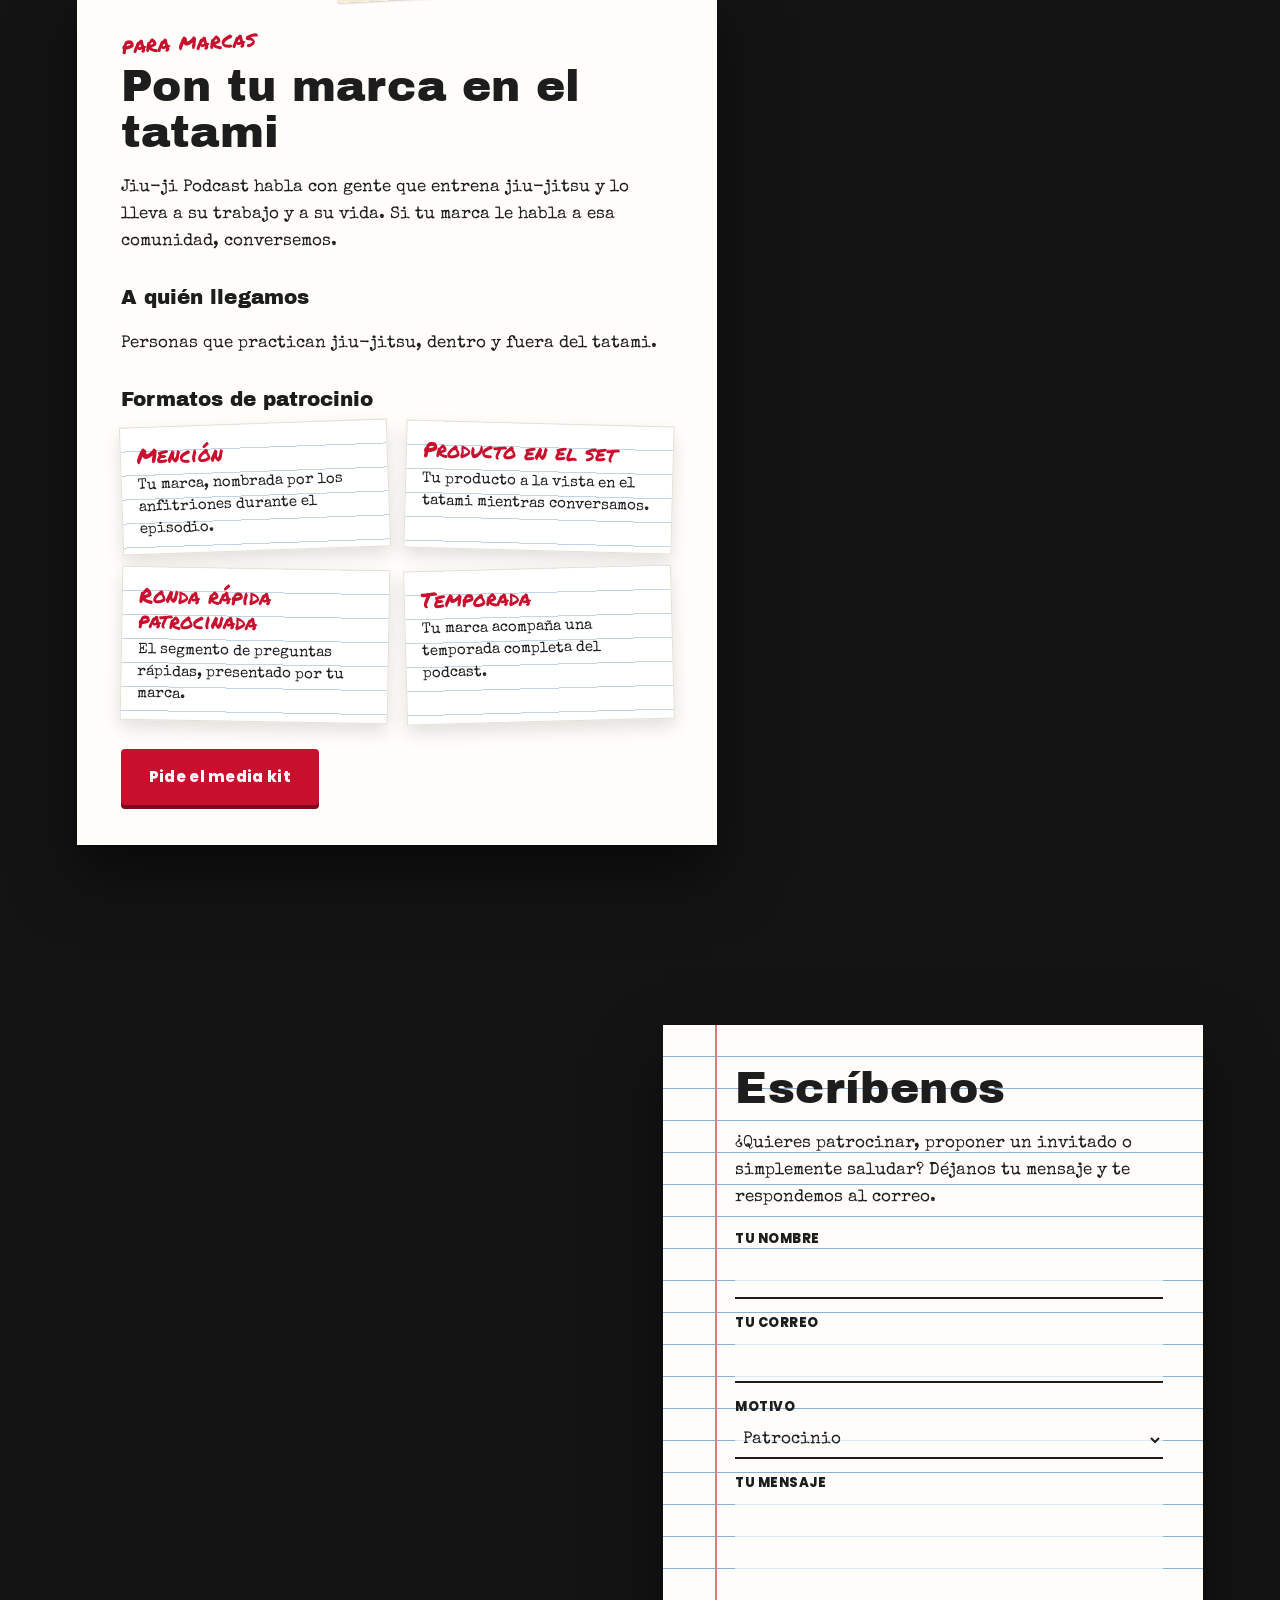
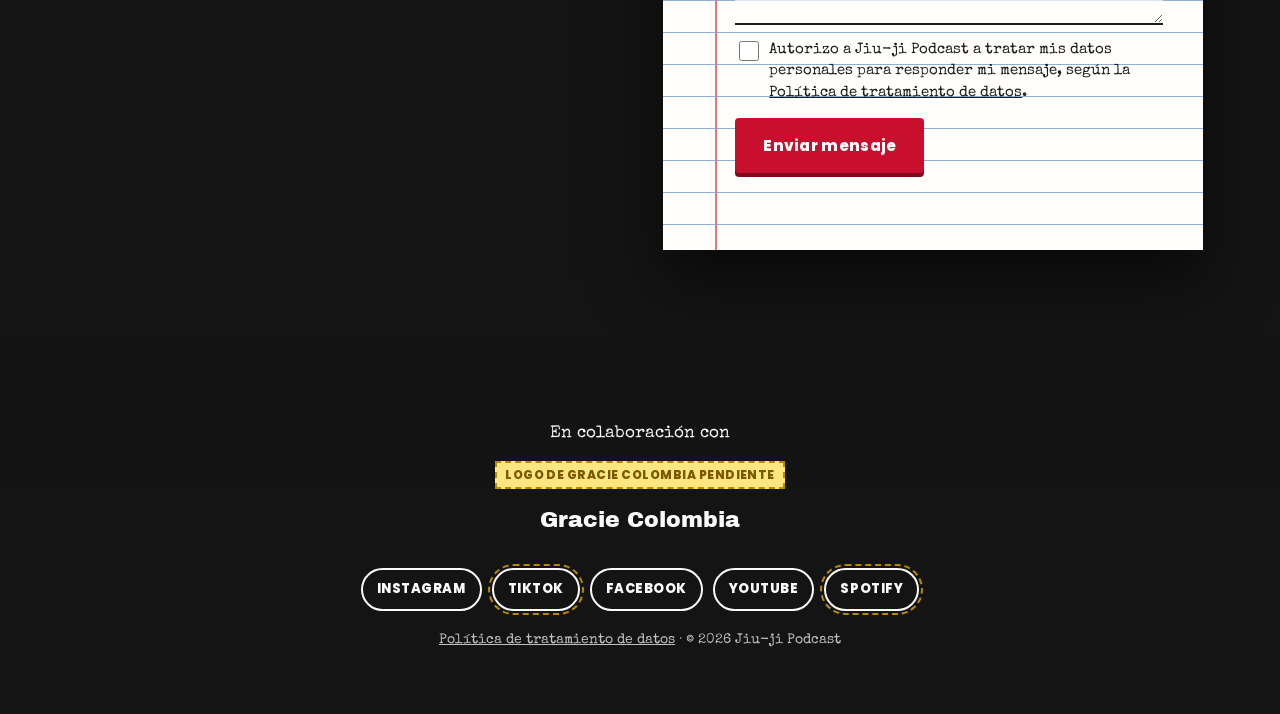
==== commit 980680f9: "Tarjeta de YouTube en Episodios con lista del canal La lista de subidos queda lista y se activa cuan" ====
--- a/index.html
+++ b/index.html
@@ -118,8 +118,15 @@
       <div class="reproductor" data-tipo="spotify">
         <p class="pendiente">Reproductor de Spotify del programa: falta el enlace del programa</p>
       </div>
-      <div class="reproductor video" data-tipo="youtube">
-        <p class="pendiente">Lista de YouTube: falta el enlace del canal o de la lista</p>
+      <!-- Lista de "subidos" del canal. Cuando haya videos, cambiar data-activo="no" por data-activo="si". -->
+      <div class="reproductor video" data-tipo="youtube" data-lista="UUZOiYeNlVlfUg8Eae1slnHQ" data-activo="no">
+        <div class="fachada">
+          <p class="fachada-titulo">Jiu-ji Podcast en YouTube</p>
+          <div class="fachada-botones">
+            <a class="btn rojo" href="https://www.youtube.com/@jiu-jipodcast" rel="noopener" target="_blank">Ver el canal</a>
+            <button class="btn oscuro cargar" type="button" hidden>Ver los episodios aquí</button>
+          </div>
+        </div>
       </div>
     </div>
   </section>
--- a/css/estilos.css
+++ b/css/estilos.css
@@ -15,6 +15,7 @@
   --mx: 0; --my: 0;
 }
 * { box-sizing: border-box; }
+[hidden] { display: none !important; }
 html { background: var(--negro); scroll-behavior: smooth; }
 body { margin: 0; background: var(--negro); color: var(--blanco); font-family: var(--maquina); font-size: 17px; line-height: 1.6; -webkit-font-smoothing: antialiased; }
 img { max-width: 100%; height: auto; }
@@ -132,6 +133,12 @@
 .reproductor { margin-top: 18px; min-height: 152px; display: grid; place-items: center; background: #ece9df; border-radius: 12px; }
 .reproductor.video { aspect-ratio: 16 / 9; min-height: 0; }
 .reproductor iframe { width: 100%; height: 100%; border: 0; border-radius: 12px; }
+
+/* Fachada de los reproductores: el reproductor solo carga cuando la persona lo pide */
+.fachada { display: grid; gap: 14px; justify-items: center; text-align: center; padding: 24px; }
+.fachada-titulo { font-family: var(--titulo); font-size: 22px; margin: 0; }
+.fachada-botones { display: flex; gap: 12px; flex-wrap: wrap; justify-content: center; }
+.btn.oscuro { background: var(--negro); color: var(--blanco); }
 
 /* Para marcas */
 .datos { padding-left: 0; list-style: none; display: grid; gap: 8px; }
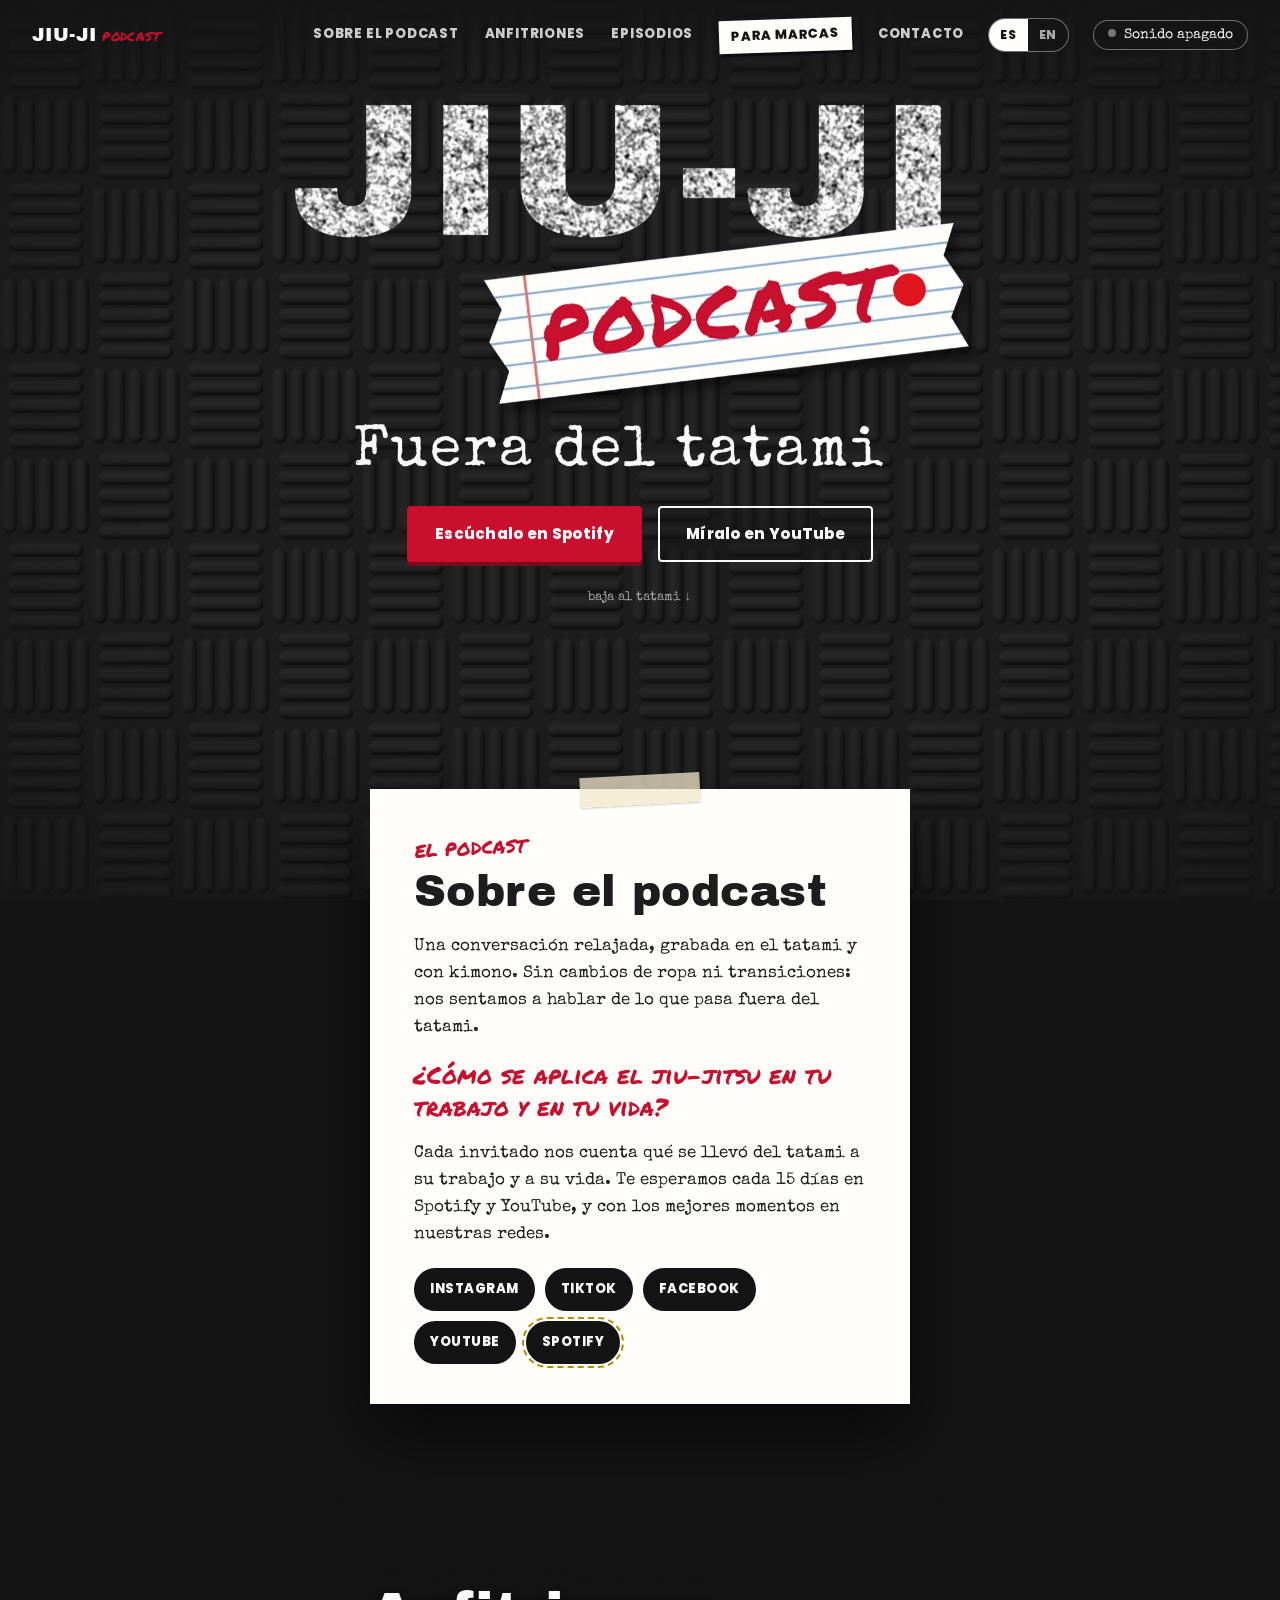
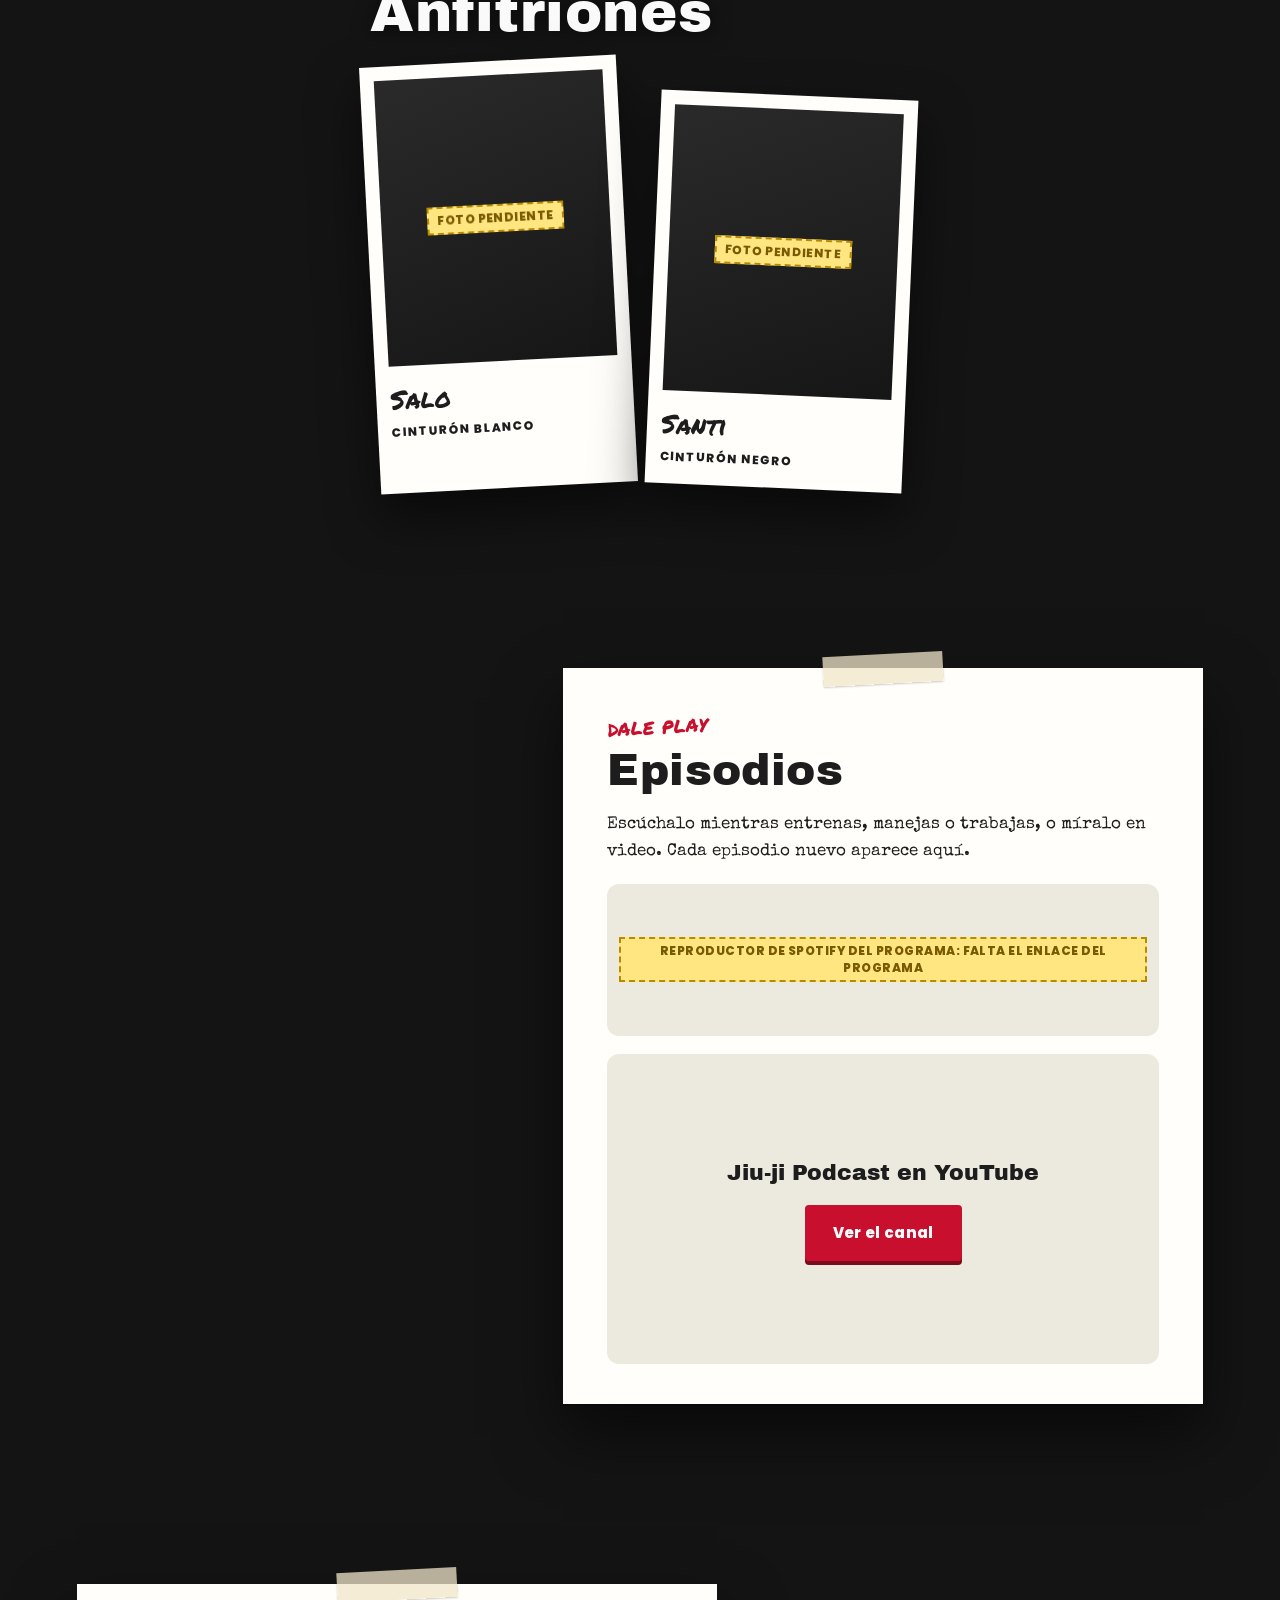
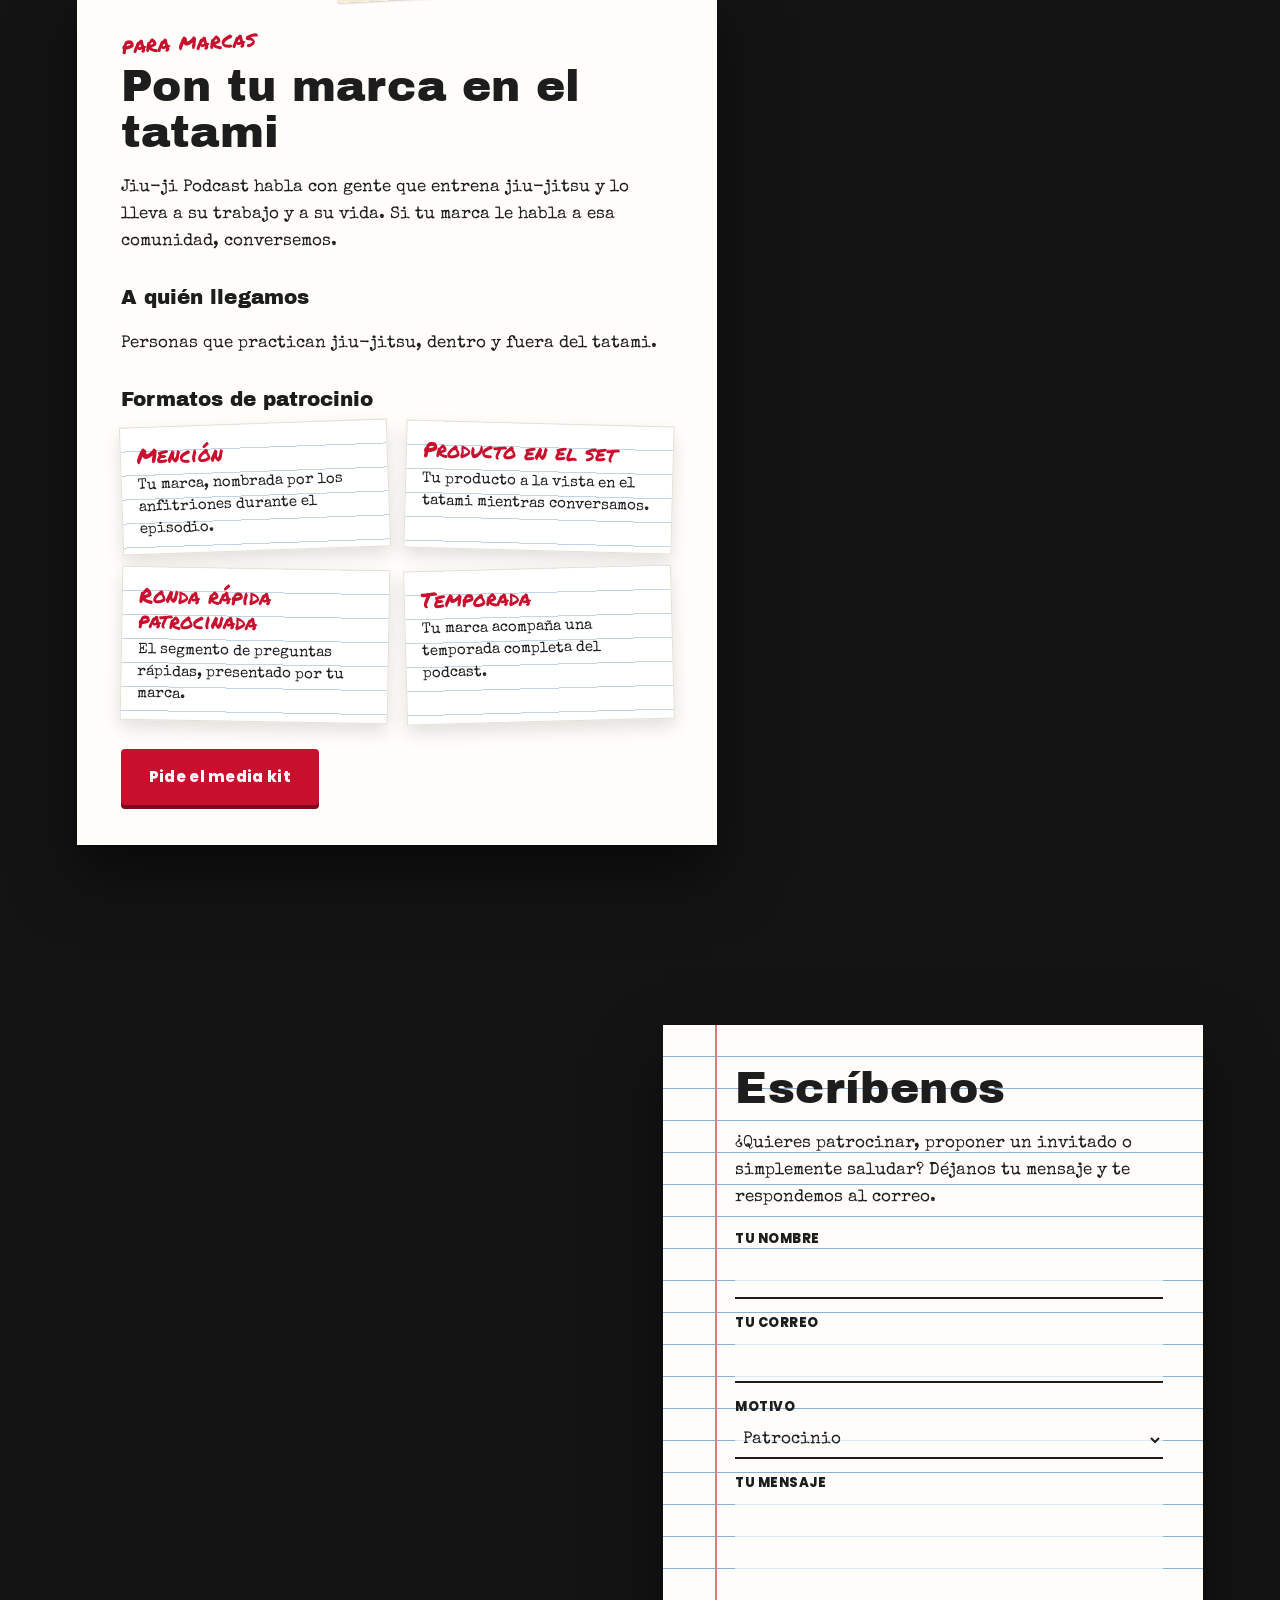
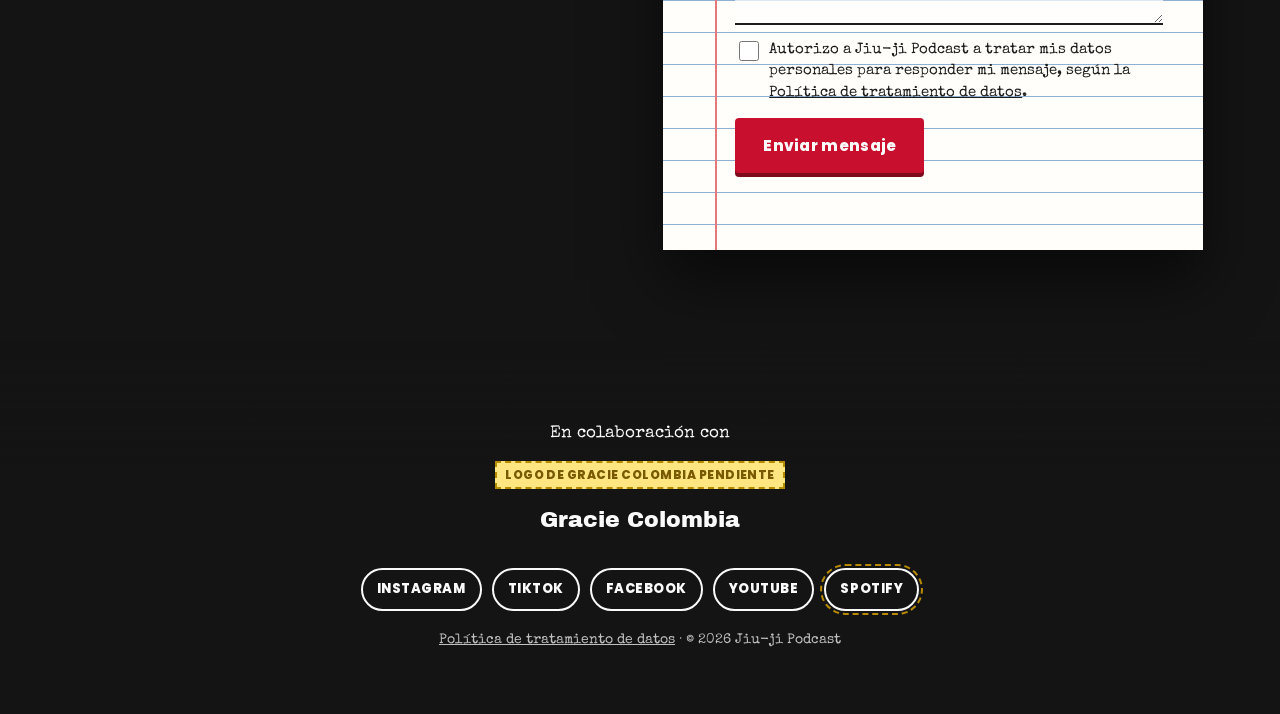
==== commit f27c4882: "Enlace de TikTok en las redes Co-Authored-By: Claude Opus 5.5 <noreply@anthropic.com>" ====
--- a/index.html
+++ b/index.html
@@ -25,7 +25,7 @@
 <meta name="twitter:title" content="Jiu-ji Podcast · Fuera del tatami">
 <meta name="twitter:description" content="Conversaciones grabadas en el tatami sobre cómo el jiu-jitsu se aplica en tu trabajo y en tu vida.">
 <meta name="twitter:image" content="https://jiujipodcast.com/img/compartir.jpg">
-<script type="application/ld+json">{"@context": "https://schema.org", "@type": "PodcastSeries", "name": "Jiu-ji Podcast", "alternateName": "Fuera del tatami", "url": "https://jiujipodcast.com/", "description": "Conversaciones grabadas en el tatami, con kimono, sobre cómo el jiu-jitsu se aplica en el trabajo y en la vida. En colaboración con Gracie Colombia.", "inLanguage": "es", "image": "https://jiujipodcast.com/img/compartir.jpg", "email": "jiujipodcast@gmail.com", "sameAs": ["https://www.instagram.com/jiujipodcast/", "https://www.youtube.com/@jiu-jipodcast", "https://www.facebook.com/profile.php?id=61596651851798"]}</script>
+<script type="application/ld+json">{"@context": "https://schema.org", "@type": "PodcastSeries", "name": "Jiu-ji Podcast", "alternateName": "Fuera del tatami", "url": "https://jiujipodcast.com/", "description": "Conversaciones grabadas en el tatami, con kimono, sobre cómo el jiu-jitsu se aplica en el trabajo y en la vida. En colaboración con Gracie Colombia.", "inLanguage": "es", "image": "https://jiujipodcast.com/img/compartir.jpg", "email": "jiujipodcast@gmail.com", "sameAs": ["https://www.instagram.com/jiujipodcast/", "https://www.youtube.com/@jiu-jipodcast", "https://www.facebook.com/profile.php?id=61596651851798", "https://www.tiktok.com/@jiuji.podcast"]}</script>
 <link rel="preload" href="fuentes/archivo-black.woff2" as="font" type="font/woff2" crossorigin>
 <link rel="preload" href="fuentes/special-elite.woff2" as="font" type="font/woff2" crossorigin>
 <link rel="stylesheet" href="css/estilos.css">
@@ -82,7 +82,7 @@
       <p>Cada invitado nos cuenta qué se llevó del tatami a su trabajo y a su vida. Te esperamos cada 15 días en Spotify y YouTube, y con los mejores momentos en nuestras redes.</p>
       <ul class="redes-botones" aria-label="Nuestras redes">
         <li><a class="red" href="https://www.instagram.com/jiujipodcast/" rel="noopener" target="_blank">Instagram</a></li>
-        <li><a class="red pendiente-enlace" href="#" data-pendiente="Enlace de TikTok">TikTok</a></li>
+        <li><a class="red" href="https://www.tiktok.com/@jiuji.podcast" rel="noopener" target="_blank">TikTok</a></li>
         <li><a class="red" href="https://www.facebook.com/profile.php?id=61596651851798" rel="noopener" target="_blank">Facebook</a></li>
         <li><a class="red" href="https://www.youtube.com/@jiu-jipodcast" rel="noopener" target="_blank">YouTube</a></li>
         <li><a class="red pendiente-enlace" href="#" data-pendiente="Enlace de Spotify">Spotify</a></li>
@@ -203,7 +203,7 @@
   </div>
   <ul class="redes-botones pie-redes" aria-label="Nuestras redes">
     <li><a class="red" href="https://www.instagram.com/jiujipodcast/" rel="noopener" target="_blank">Instagram</a></li>
-    <li><a class="red pendiente-enlace" href="#" data-pendiente="Enlace de TikTok">TikTok</a></li>
+    <li><a class="red" href="https://www.tiktok.com/@jiuji.podcast" rel="noopener" target="_blank">TikTok</a></li>
     <li><a class="red" href="https://www.facebook.com/profile.php?id=61596651851798" rel="noopener" target="_blank">Facebook</a></li>
     <li><a class="red" href="https://www.youtube.com/@jiu-jipodcast" rel="noopener" target="_blank">YouTube</a></li>
     <li><a class="red pendiente-enlace" href="#" data-pendiente="Enlace de Spotify">Spotify</a></li>
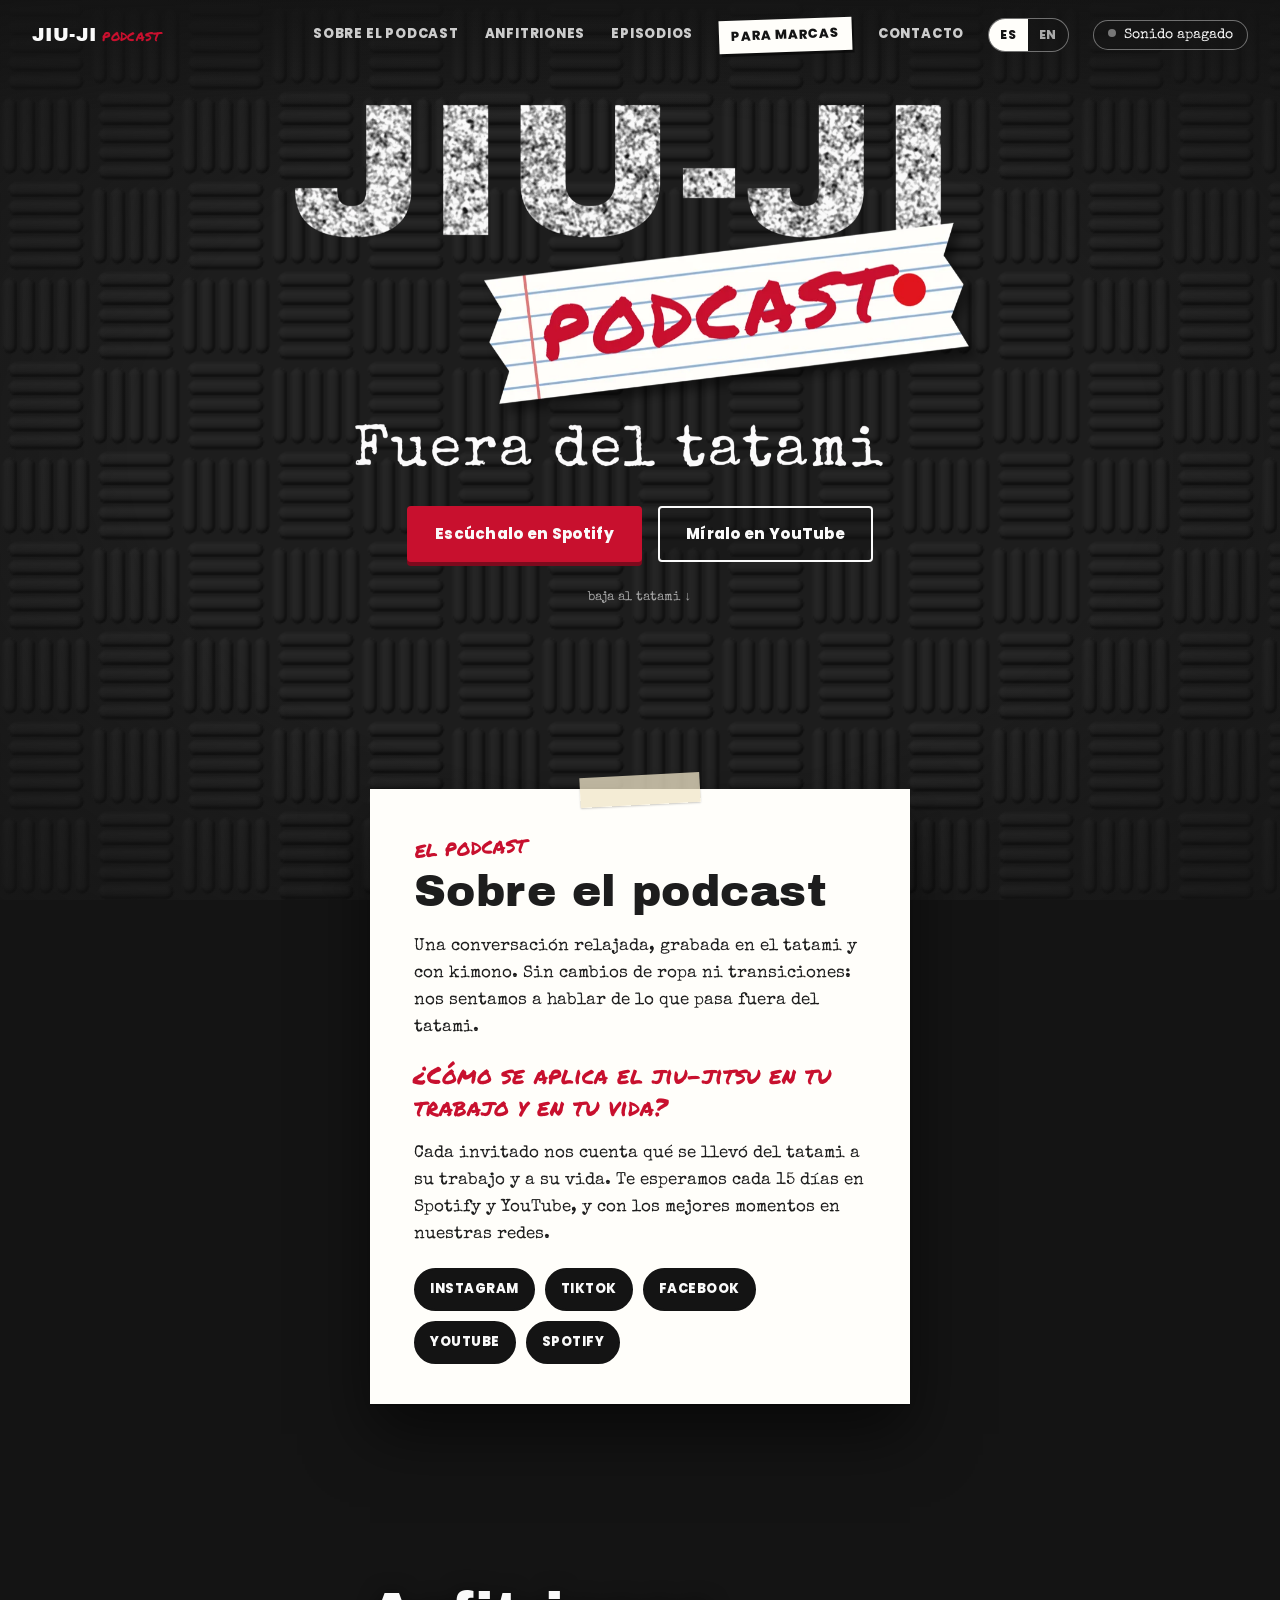
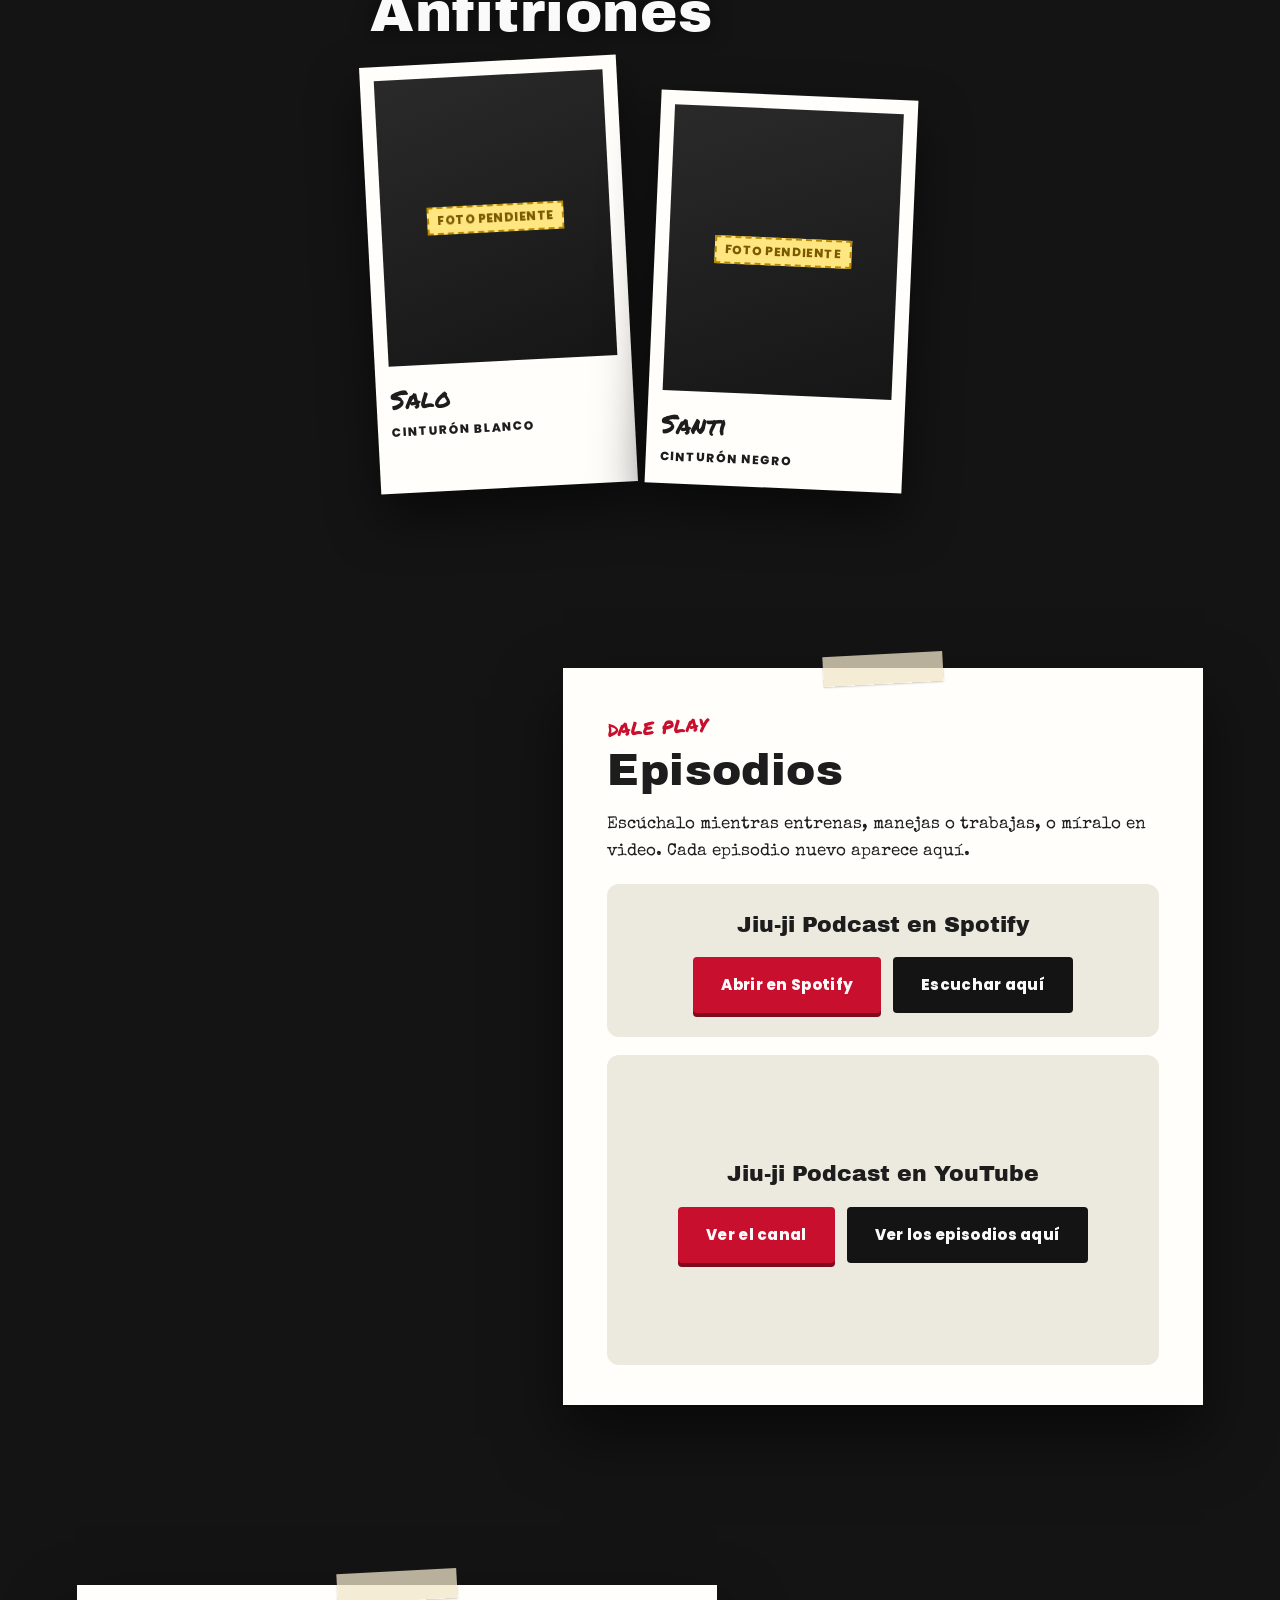
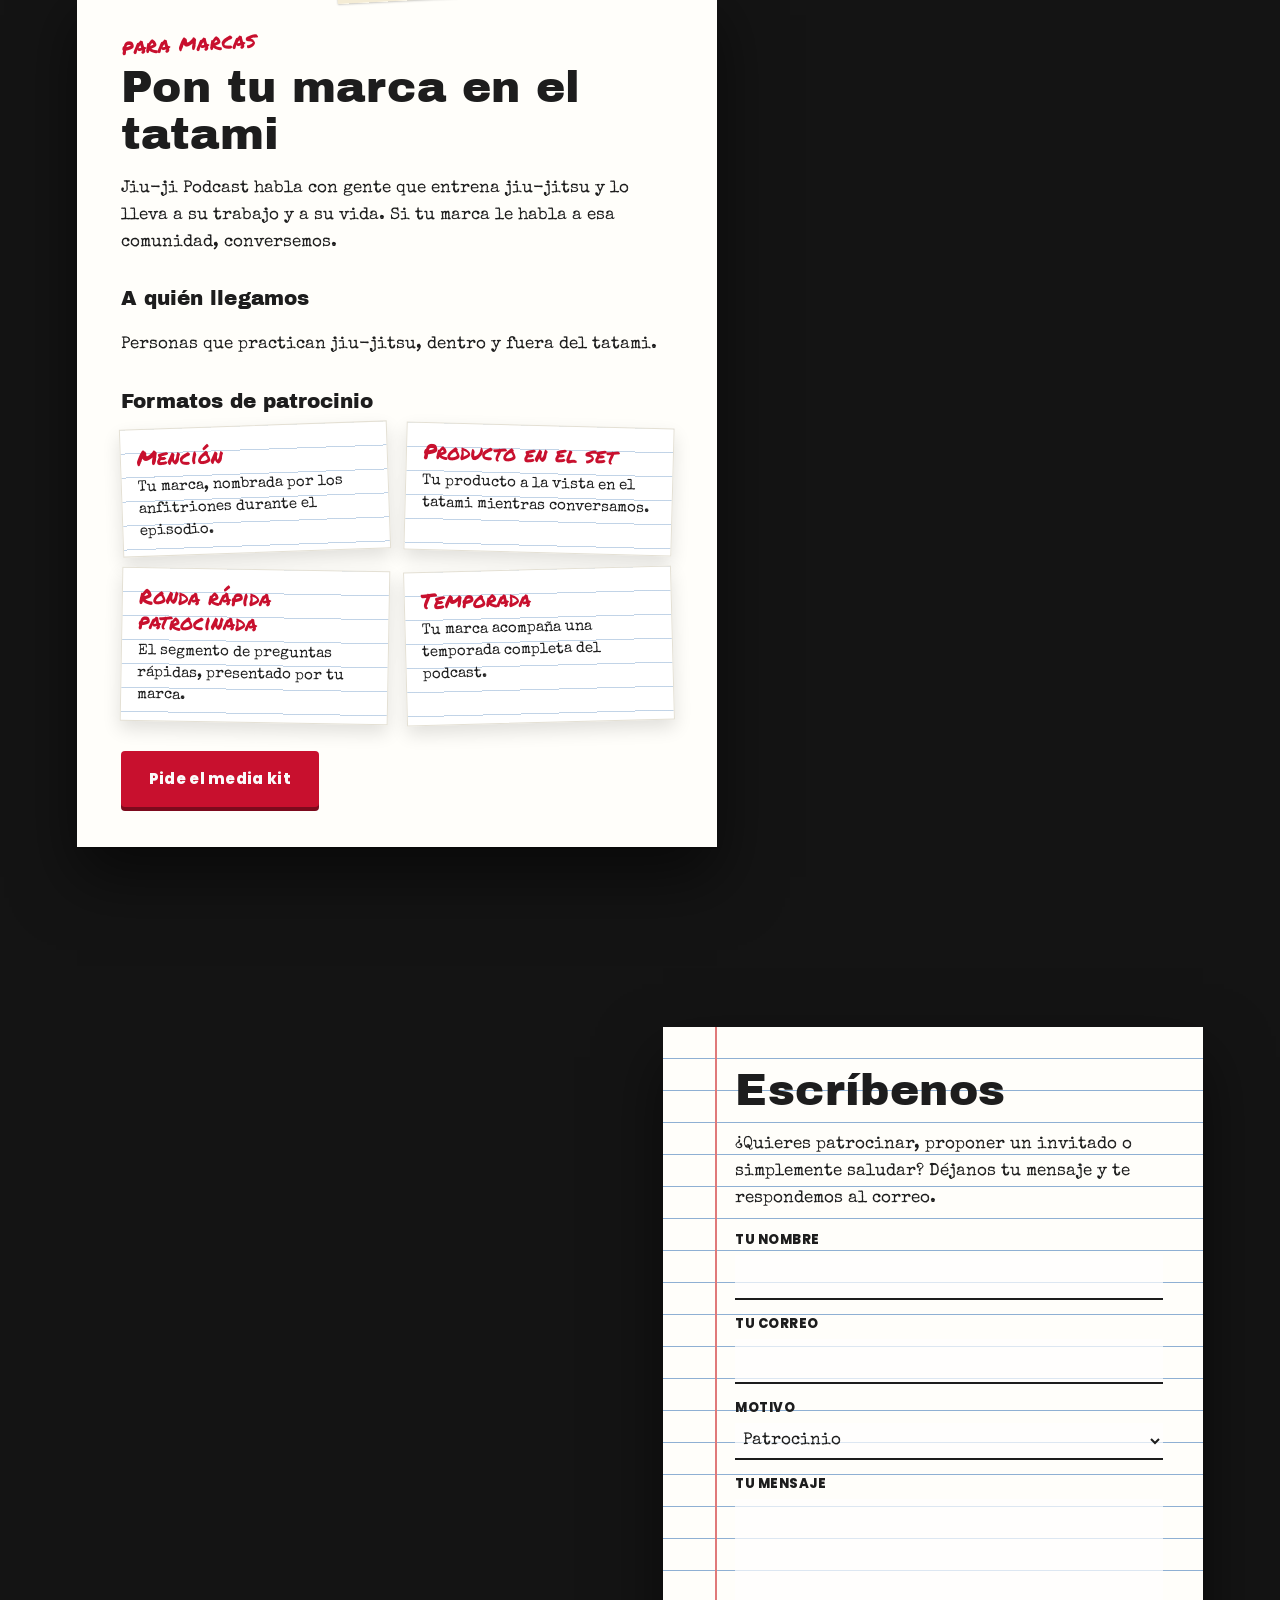
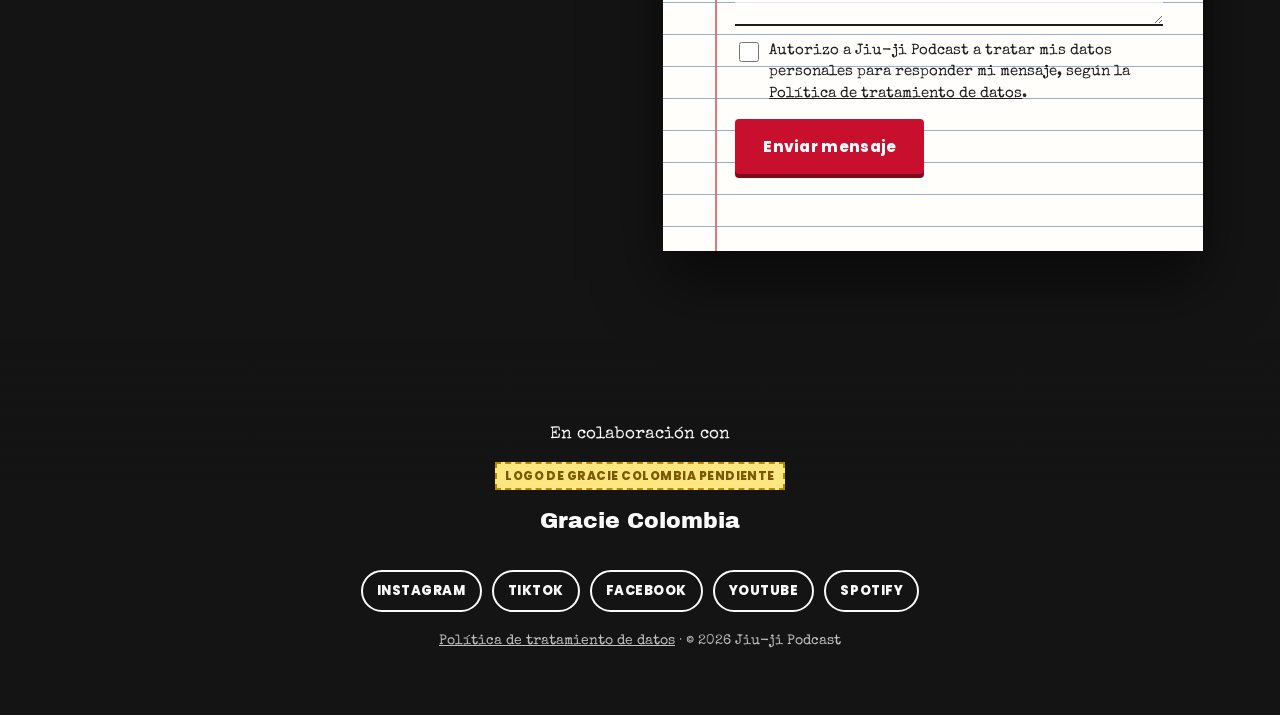
==== commit 7bc3d418: "Spotify conectado y lista de YouTube activada Reproductor de Spotify en Episodios, botón del inicio " ====
--- a/index.html
+++ b/index.html
@@ -25,7 +25,7 @@
 <meta name="twitter:title" content="Jiu-ji Podcast · Fuera del tatami">
 <meta name="twitter:description" content="Conversaciones grabadas en el tatami sobre cómo el jiu-jitsu se aplica en tu trabajo y en tu vida.">
 <meta name="twitter:image" content="https://jiujipodcast.com/img/compartir.jpg">
-<script type="application/ld+json">{"@context": "https://schema.org", "@type": "PodcastSeries", "name": "Jiu-ji Podcast", "alternateName": "Fuera del tatami", "url": "https://jiujipodcast.com/", "description": "Conversaciones grabadas en el tatami, con kimono, sobre cómo el jiu-jitsu se aplica en el trabajo y en la vida. En colaboración con Gracie Colombia.", "inLanguage": "es", "image": "https://jiujipodcast.com/img/compartir.jpg", "email": "jiujipodcast@gmail.com", "sameAs": ["https://www.instagram.com/jiujipodcast/", "https://www.youtube.com/@jiu-jipodcast", "https://www.facebook.com/profile.php?id=61596651851798", "https://www.tiktok.com/@jiuji.podcast"]}</script>
+<script type="application/ld+json">{"@context": "https://schema.org", "@type": "PodcastSeries", "name": "Jiu-ji Podcast", "alternateName": "Fuera del tatami", "url": "https://jiujipodcast.com/", "description": "Conversaciones grabadas en el tatami, con kimono, sobre cómo el jiu-jitsu se aplica en el trabajo y en la vida. En colaboración con Gracie Colombia.", "inLanguage": "es", "image": "https://jiujipodcast.com/img/compartir.jpg", "email": "jiujipodcast@gmail.com", "sameAs": ["https://www.instagram.com/jiujipodcast/", "https://www.youtube.com/@jiu-jipodcast", "https://www.facebook.com/profile.php?id=61596651851798", "https://www.tiktok.com/@jiuji.podcast", "https://open.spotify.com/show/1Ie8kkh7qprHMGzMJiT69t"]}</script>
 <link rel="preload" href="fuentes/archivo-black.woff2" as="font" type="font/woff2" crossorigin>
 <link rel="preload" href="fuentes/special-elite.woff2" as="font" type="font/woff2" crossorigin>
 <link rel="stylesheet" href="css/estilos.css">
@@ -66,7 +66,7 @@
   <section id="inicio" class="estacion inicio" aria-labelledby="titulo-inicio">
     <h1 id="titulo-inicio"><picture><source data-srcset="img/logo-fondo-oscuro.webp" type="image/webp"><img class="logo-plano" data-src="img/logo-fondo-oscuro.png" width="1200" height="654" alt="Jiu-ji Podcast. Fuera del tatami" decoding="async"></picture><noscript><img class="logo-sin-js" src="img/logo-fondo-oscuro.png" width="1200" height="654" alt="Jiu-ji Podcast. Fuera del tatami"></noscript></h1>
     <div class="acciones">
-      <a class="btn rojo" href="#episodios" data-pendiente="Enlace de Spotify">Escúchalo en Spotify</a>
+      <a class="btn rojo" href="https://open.spotify.com/show/1Ie8kkh7qprHMGzMJiT69t" rel="noopener" target="_blank">Escúchalo en Spotify</a>
       <a class="btn borde" href="https://www.youtube.com/@jiu-jipodcast" rel="noopener" target="_blank">Míralo en YouTube</a>
     </div>
     <p class="bajar" aria-hidden="true">baja al tatami ↓</p>
@@ -85,7 +85,7 @@
         <li><a class="red" href="https://www.tiktok.com/@jiuji.podcast" rel="noopener" target="_blank">TikTok</a></li>
         <li><a class="red" href="https://www.facebook.com/profile.php?id=61596651851798" rel="noopener" target="_blank">Facebook</a></li>
         <li><a class="red" href="https://www.youtube.com/@jiu-jipodcast" rel="noopener" target="_blank">YouTube</a></li>
-        <li><a class="red pendiente-enlace" href="#" data-pendiente="Enlace de Spotify">Spotify</a></li>
+        <li><a class="red" href="https://open.spotify.com/show/1Ie8kkh7qprHMGzMJiT69t" rel="noopener" target="_blank">Spotify</a></li>
       </ul>
     </div>
   </section>
@@ -115,11 +115,17 @@
       <p class="nota">dale play</p>
       <h2 id="titulo-episodios">Episodios</h2>
       <p>Escúchalo mientras entrenas, manejas o trabajas, o míralo en video. Cada episodio nuevo aparece aquí.</p>
-      <div class="reproductor" data-tipo="spotify">
-        <p class="pendiente">Reproductor de Spotify del programa: falta el enlace del programa</p>
+      <div class="reproductor" data-tipo="spotify" data-programa="1Ie8kkh7qprHMGzMJiT69t">
+        <div class="fachada">
+          <p class="fachada-titulo">Jiu-ji Podcast en Spotify</p>
+          <div class="fachada-botones">
+            <a class="btn rojo" href="https://open.spotify.com/show/1Ie8kkh7qprHMGzMJiT69t" rel="noopener" target="_blank">Abrir en Spotify</a>
+            <button class="btn oscuro cargar" type="button">Escuchar aquí</button>
+          </div>
+        </div>
       </div>
       <!-- Lista de "subidos" del canal. Cuando haya videos, cambiar data-activo="no" por data-activo="si". -->
-      <div class="reproductor video" data-tipo="youtube" data-lista="UUZOiYeNlVlfUg8Eae1slnHQ" data-activo="no">
+      <div class="reproductor video" data-tipo="youtube" data-lista="UUZOiYeNlVlfUg8Eae1slnHQ" data-activo="si">
         <div class="fachada">
           <p class="fachada-titulo">Jiu-ji Podcast en YouTube</p>
           <div class="fachada-botones">
@@ -206,7 +212,7 @@
     <li><a class="red" href="https://www.tiktok.com/@jiuji.podcast" rel="noopener" target="_blank">TikTok</a></li>
     <li><a class="red" href="https://www.facebook.com/profile.php?id=61596651851798" rel="noopener" target="_blank">Facebook</a></li>
     <li><a class="red" href="https://www.youtube.com/@jiu-jipodcast" rel="noopener" target="_blank">YouTube</a></li>
-    <li><a class="red pendiente-enlace" href="#" data-pendiente="Enlace de Spotify">Spotify</a></li>
+    <li><a class="red" href="https://open.spotify.com/show/1Ie8kkh7qprHMGzMJiT69t" rel="noopener" target="_blank">Spotify</a></li>
   </ul>
   <p class="legal"><a href="politica-de-datos.html">Política de tratamiento de datos</a> · © 2026 Jiu-ji Podcast</p>
 </footer>
--- a/css/estilos.css
+++ b/css/estilos.css
@@ -132,6 +132,8 @@
 /* Episodios */
 .reproductor { margin-top: 18px; min-height: 152px; display: grid; place-items: center; background: #ece9df; border-radius: 12px; }
 .reproductor.video { aspect-ratio: 16 / 9; min-height: 0; }
+.reproductor[data-tipo="spotify"].cargado { min-height: 352px; background: none; }
+.reproductor[data-tipo="spotify"].cargado iframe { height: 352px; }
 .reproductor iframe { width: 100%; height: 100%; border: 0; border-radius: 12px; }
 
 /* Fachada de los reproductores: el reproductor solo carga cuando la persona lo pide */
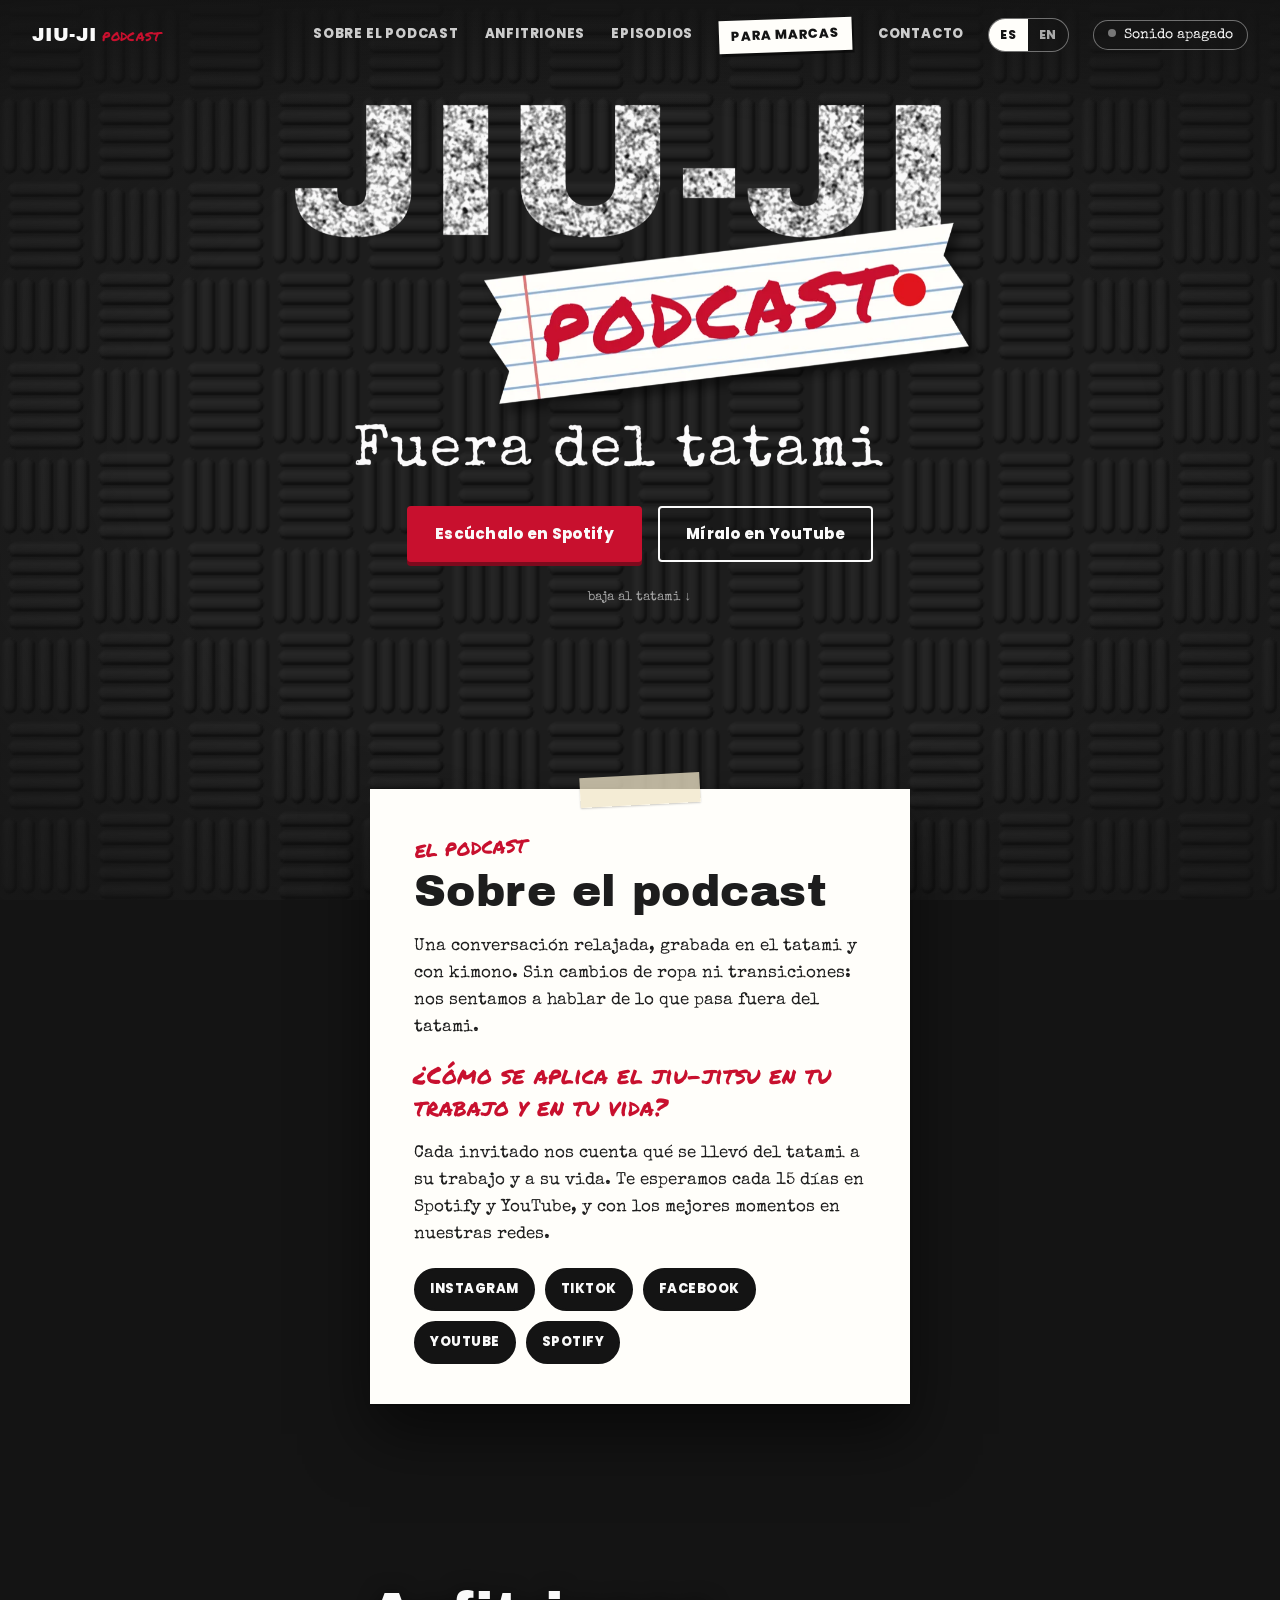
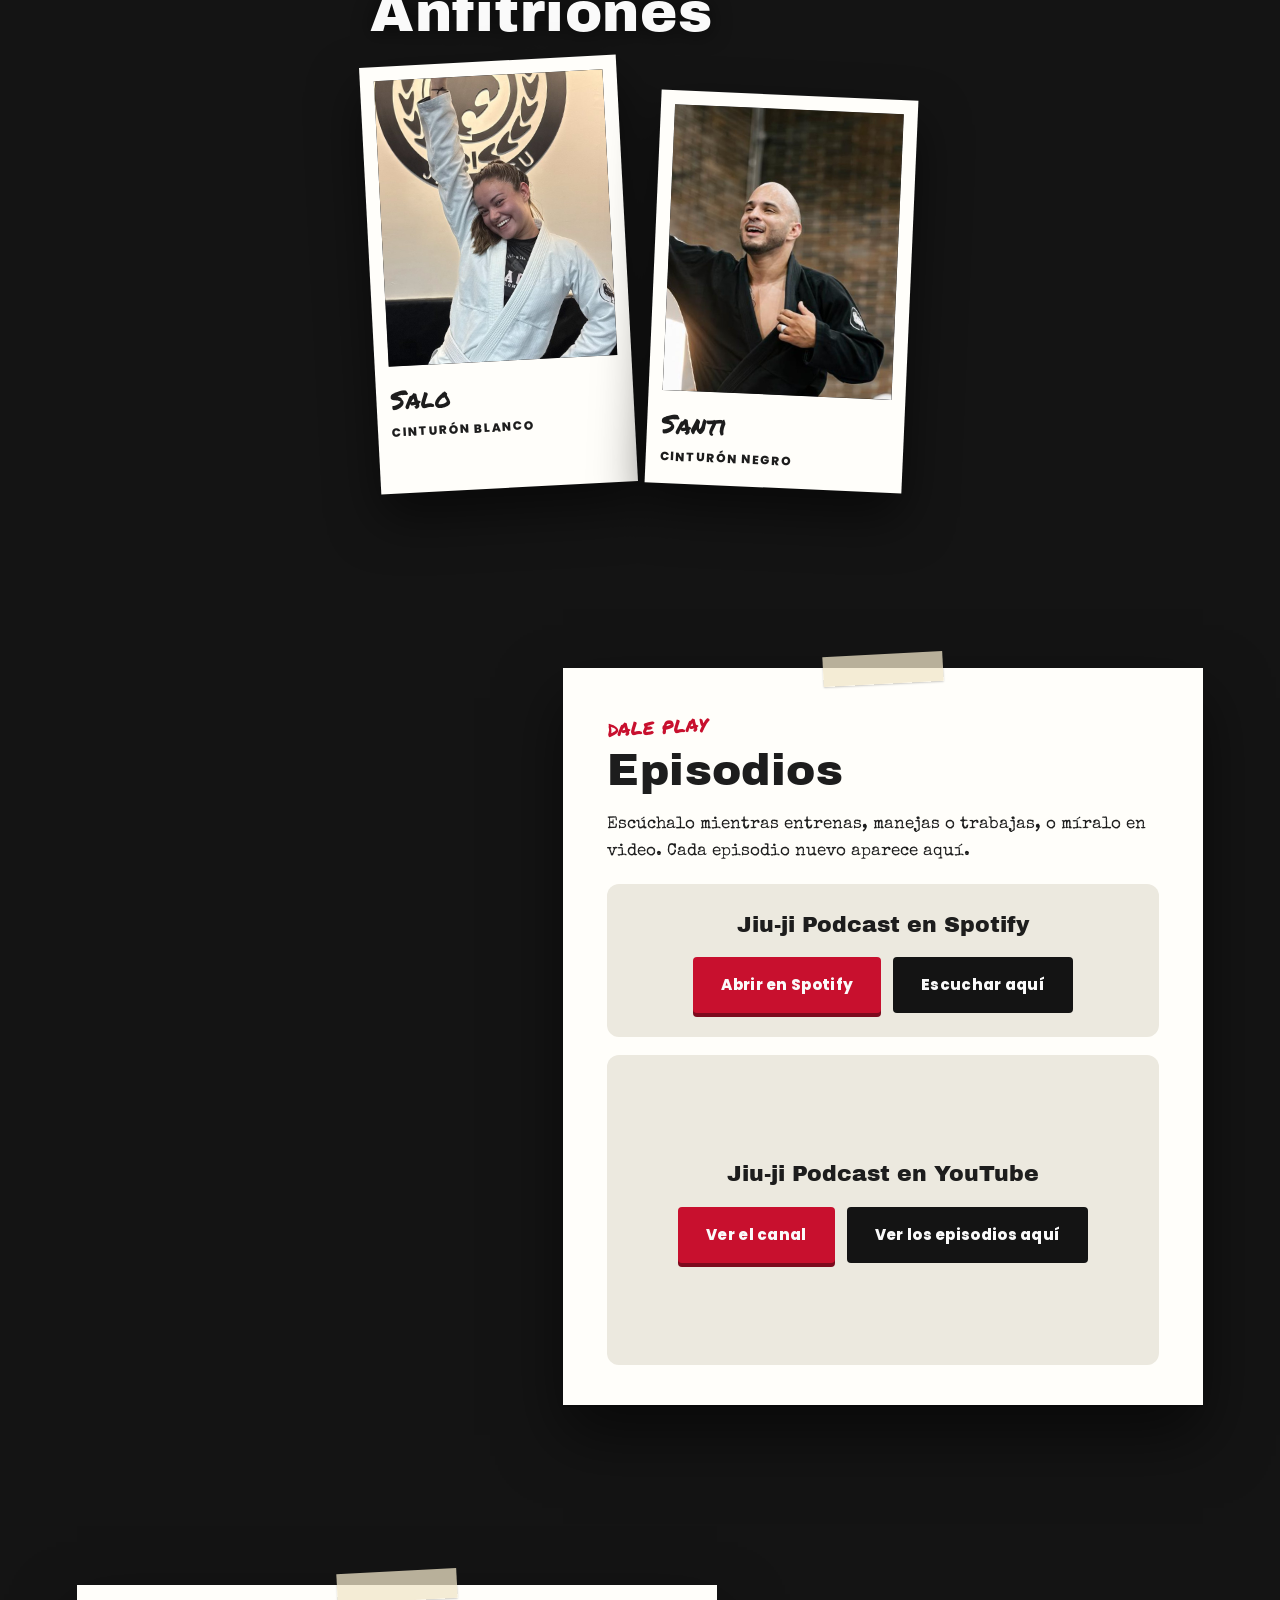
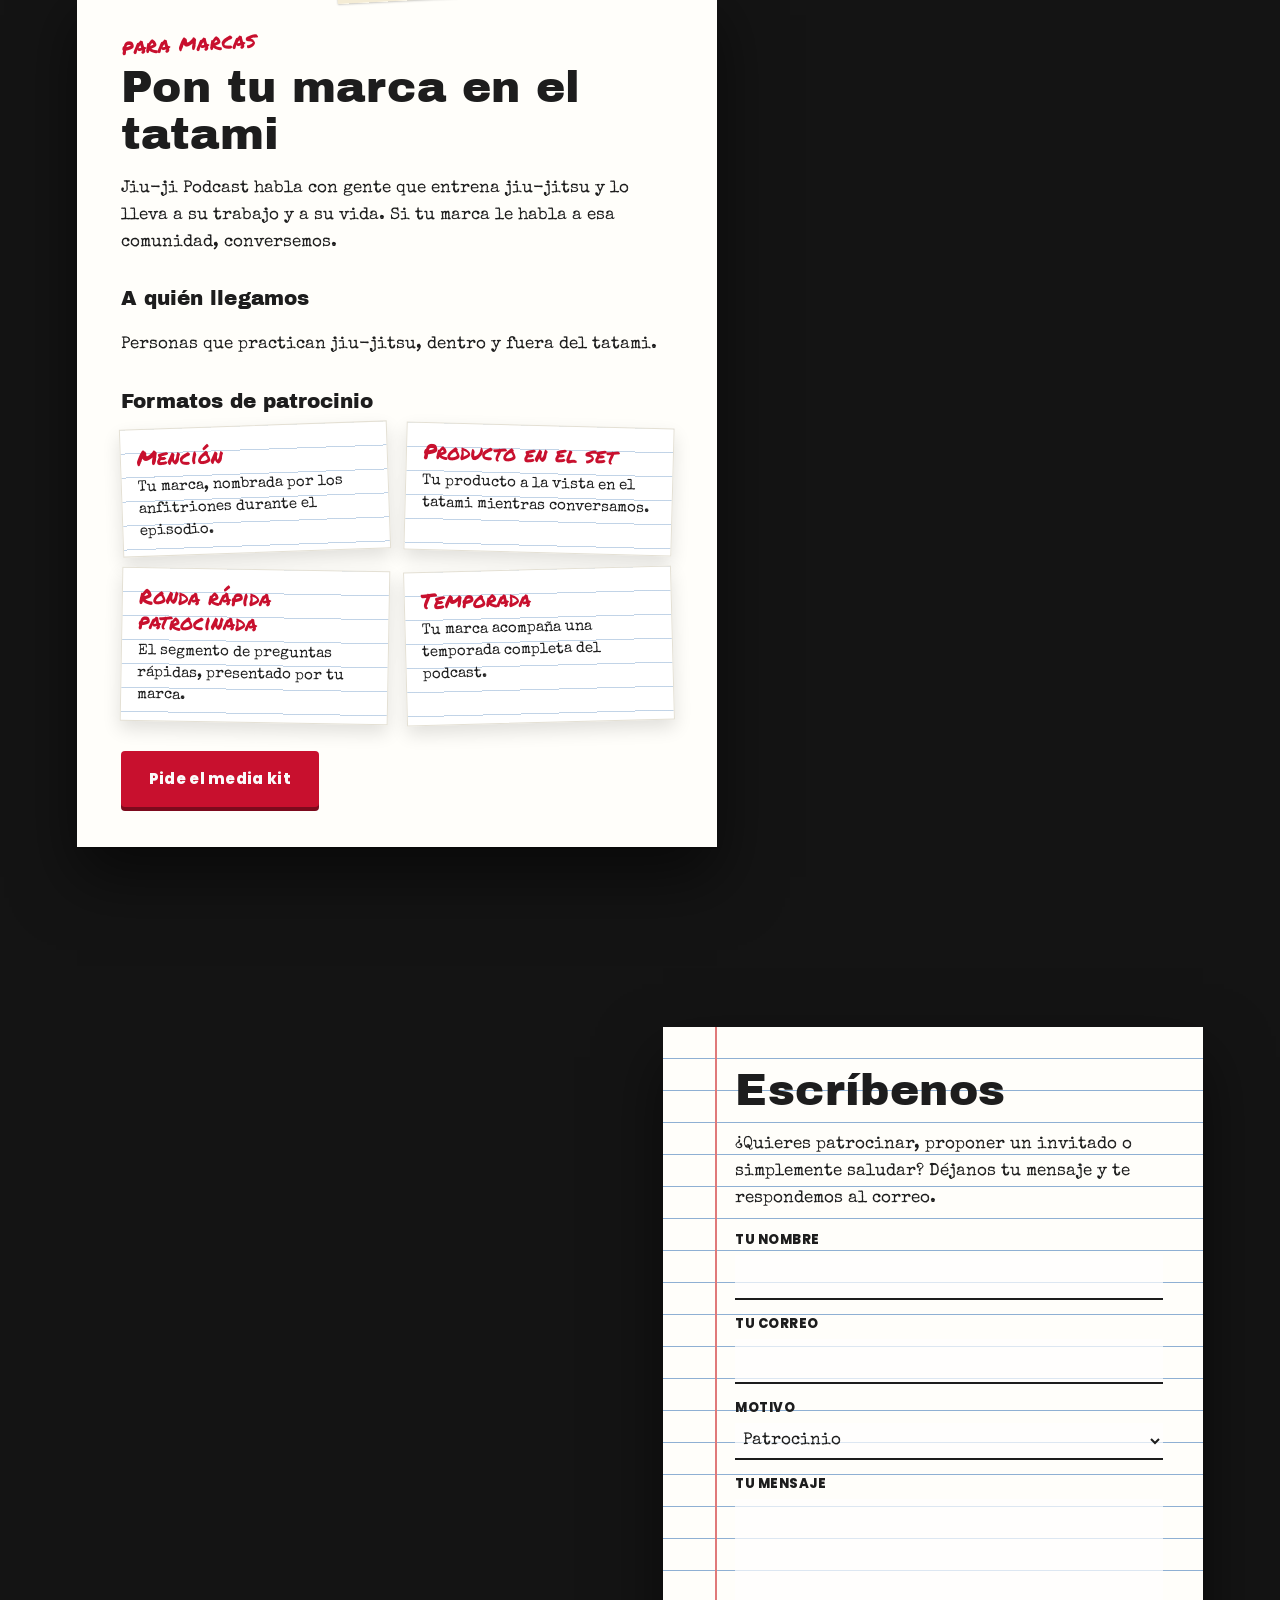
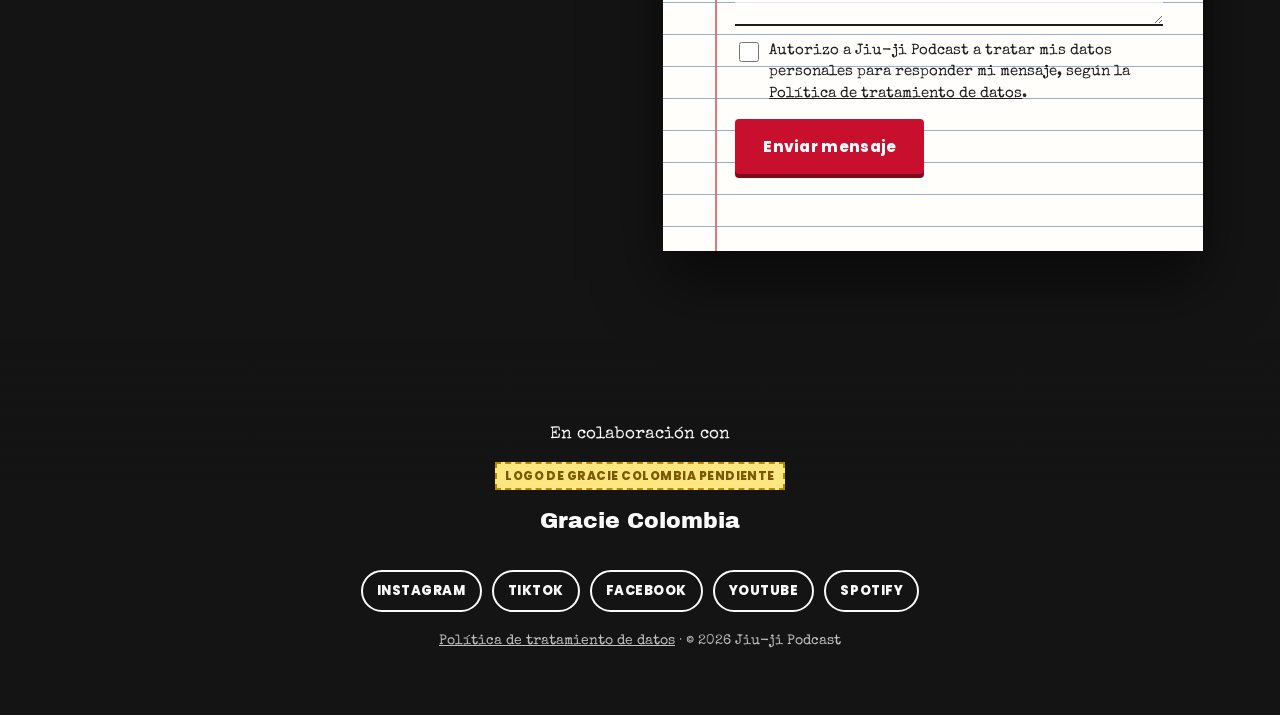
==== commit 97af8f87: "Seguridad: política de contenido (CSP) y limpieza de manejadores en línea Solo se permiten scripts p" ====
--- a/index.html
+++ b/index.html
@@ -2,6 +2,8 @@
 <html lang="es">
 <head>
 <meta charset="utf-8">
+<meta http-equiv="Content-Security-Policy" content="default-src 'self'; script-src 'self' 'sha256-ji1w+MWmzDXKrwq0qmDxMIGfzd+E3X65+NrqsyqtMps='; style-src 'self' 'unsafe-inline'; img-src 'self' data: blob:; font-src 'self'; connect-src 'self' https://api.web3forms.com; frame-src https://www.youtube-nocookie.com https://open.spotify.com; media-src 'self'; object-src 'none'; base-uri 'self'; form-action https://api.web3forms.com; upgrade-insecure-requests">
+<meta name="referrer" content="strict-origin-when-cross-origin">
 <meta name="viewport" content="width=device-width, initial-scale=1, viewport-fit=cover">
 <title>Jiu-ji Podcast · Fuera del tatami</title>
 <meta name="description" content="Jiu-ji Podcast: conversaciones grabadas en el tatami, con kimono, sobre cómo el jiu-jitsu se aplica en tu trabajo y en tu vida. En colaboración con Gracie Colombia.">
@@ -96,12 +98,12 @@
       <h2 id="titulo-anfitriones" class="titulo-tiza">Anfitriones</h2>
       <div class="polaroids">
         <article class="polaroid sticker">
-          <div class="foto"><img src="img/anfitriones/salo.jpg" alt="Salo en el tatami" loading="lazy" onerror="this.remove()"><span class="pendiente">Foto pendiente</span></div>
+          <div class="foto"><img src="img/anfitriones/salo.jpg" alt="Salo en el tatami" loading="lazy"></div>
           <h3>Salo</h3>
           <p class="cinturon">Cinturón blanco</p>
         </article>
         <article class="polaroid sticker">
-          <div class="foto"><img src="img/anfitriones/santi.jpg" alt="Santi en el tatami" loading="lazy" onerror="this.remove()"><span class="pendiente">Foto pendiente</span></div>
+          <div class="foto"><img src="img/anfitriones/santi.jpg" alt="Santi en el tatami" loading="lazy"></div>
           <h3>Santi</h3>
           <p class="cinturon">Cinturón negro</p>
         </article>
